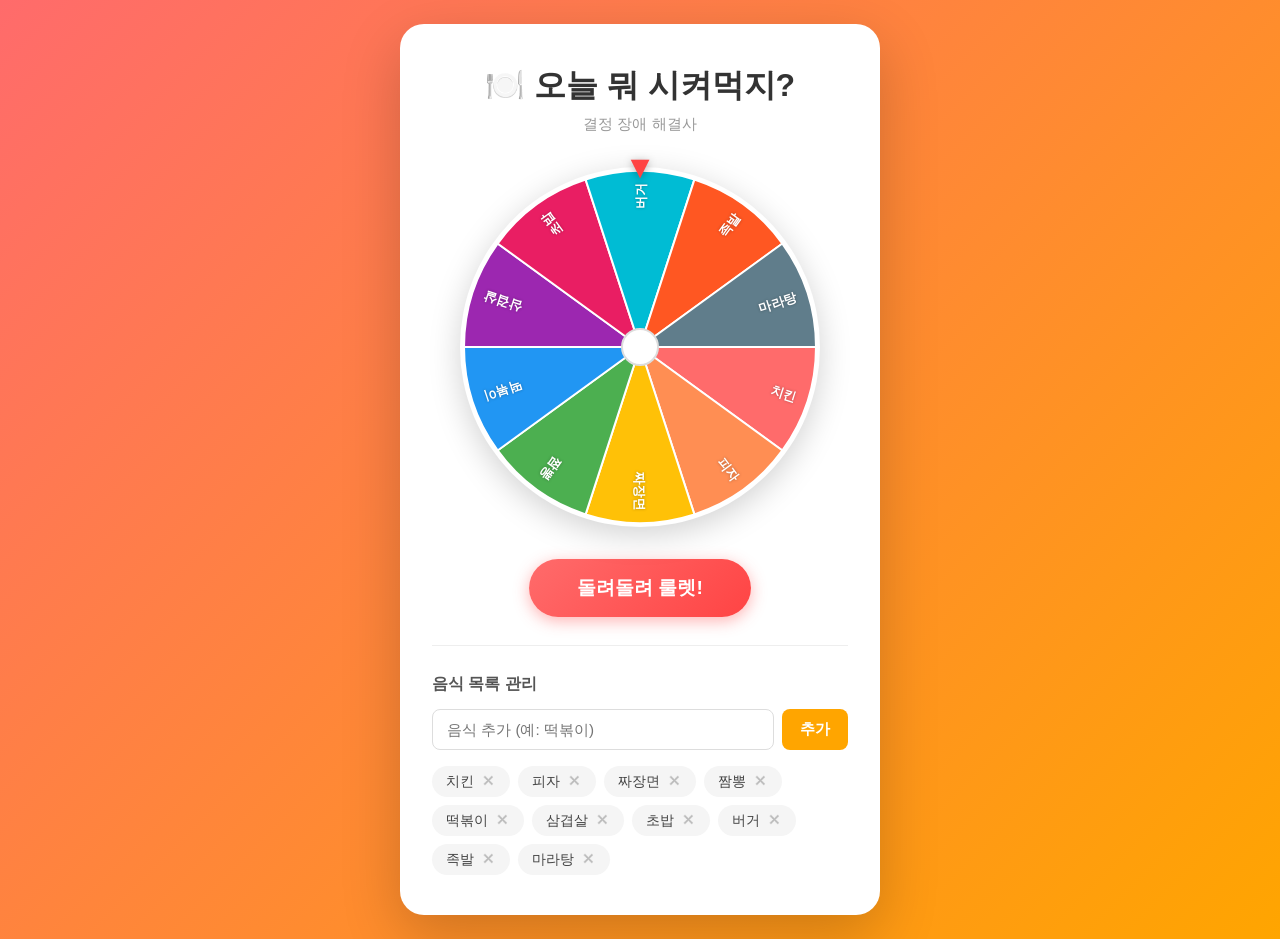
==== index.html @ be437d77 "feat: 배달 음식 랜덤 추천 룰렛 앱 초기 구현" ====
<!DOCTYPE html>
<html lang="ko">
<head>
  <meta charset="UTF-8" />
  <meta name="viewport" content="width=device-width, initial-scale=1.0" />
  <title>오늘 뭐 시켜먹지?</title>
  <link rel="stylesheet" href="style.css" />
</head>
<body>
  <div class="container">
    <h1>🍽️ 오늘 뭐 시켜먹지?</h1>
    <p class="subtitle">결정 장애 해결사</p>

    <div class="wheel-wrapper">
      <div class="arrow">▼</div>
      <canvas id="wheel" width="360" height="360"></canvas>
    </div>

    <button id="spinBtn" class="spin-btn">돌려돌려 룰렛!</button>

    <div id="result" class="result hidden">
      <p class="result-label">오늘의 선택</p>
      <p id="resultText" class="result-text"></p>
    </div>

    <div class="food-manager">
      <h2>음식 목록 관리</h2>
      <div class="add-food">
        <input id="foodInput" type="text" placeholder="음식 추가 (예: 떡볶이)" maxlength="12" />
        <button id="addBtn">추가</button>
      </div>
      <ul id="foodList"></ul>
    </div>
  </div>

  <script src="script.js"></script>
</body>
</html>
---- style.css ----
* {
  box-sizing: border-box;
  margin: 0;
  padding: 0;
}

body {
  font-family: 'Segoe UI', sans-serif;
  background: linear-gradient(135deg, #ff6b6b, #ffa500);
  min-height: 100vh;
  display: flex;
  align-items: center;
  justify-content: center;
  padding: 24px;
}

.container {
  background: #fff;
  border-radius: 24px;
  padding: 40px 32px;
  max-width: 480px;
  width: 100%;
  text-align: center;
  box-shadow: 0 20px 60px rgba(0,0,0,0.2);
}

h1 {
  font-size: 2rem;
  color: #333;
  margin-bottom: 6px;
}

.subtitle {
  color: #999;
  font-size: 0.95rem;
  margin-bottom: 32px;
}

.wheel-wrapper {
  position: relative;
  display: inline-block;
  margin-bottom: 28px;
}

.arrow {
  position: absolute;
  top: -18px;
  left: 50%;
  transform: translateX(-50%);
  font-size: 2rem;
  color: #ff4444;
  z-index: 10;
  filter: drop-shadow(0 2px 4px rgba(0,0,0,0.3));
}

#wheel {
  display: block;
  border-radius: 50%;
  box-shadow: 0 8px 32px rgba(0,0,0,0.18);
}

.spin-btn {
  background: linear-gradient(135deg, #ff6b6b, #ff4444);
  color: #fff;
  border: none;
  border-radius: 50px;
  padding: 16px 48px;
  font-size: 1.2rem;
  font-weight: bold;
  cursor: pointer;
  transition: transform 0.1s, box-shadow 0.1s;
  box-shadow: 0 4px 16px rgba(255,68,68,0.4);
  margin-bottom: 28px;
}

.spin-btn:hover {
  transform: translateY(-2px);
  box-shadow: 0 8px 24px rgba(255,68,68,0.5);
}

.spin-btn:active {
  transform: translateY(0);
}

.spin-btn:disabled {
  opacity: 0.6;
  cursor: not-allowed;
  transform: none;
}

.result {
  background: #fff8f0;
  border: 2px solid #ffa500;
  border-radius: 16px;
  padding: 20px;
  margin-bottom: 32px;
  animation: popIn 0.4s ease;
}

.result.hidden {
  display: none;
}

.result-label {
  font-size: 0.85rem;
  color: #999;
  margin-bottom: 8px;
}

.result-text {
  font-size: 2rem;
  font-weight: bold;
  color: #ff4444;
}

@keyframes popIn {
  from { transform: scale(0.8); opacity: 0; }
  to   { transform: scale(1);   opacity: 1; }
}

.food-manager {
  text-align: left;
  border-top: 1px solid #eee;
  padding-top: 28px;
}

.food-manager h2 {
  font-size: 1rem;
  color: #555;
  margin-bottom: 14px;
}

.add-food {
  display: flex;
  gap: 8px;
  margin-bottom: 16px;
}

.add-food input {
  flex: 1;
  border: 1px solid #ddd;
  border-radius: 8px;
  padding: 10px 14px;
  font-size: 0.95rem;
  outline: none;
  transition: border-color 0.2s;
}

.add-food input:focus {
  border-color: #ffa500;
}

.add-food button {
  background: #ffa500;
  color: #fff;
  border: none;
  border-radius: 8px;
  padding: 10px 18px;
  font-size: 0.95rem;
  cursor: pointer;
  font-weight: bold;
  transition: background 0.2s;
}

.add-food button:hover {
  background: #e69500;
}

#foodList {
  list-style: none;
  display: flex;
  flex-wrap: wrap;
  gap: 8px;
}

#foodList li {
  background: #f5f5f5;
  border-radius: 20px;
  padding: 6px 14px;
  font-size: 0.9rem;
  display: flex;
  align-items: center;
  gap: 8px;
  color: #444;
}

#foodList li button {
  background: none;
  border: none;
  color: #bbb;
  cursor: pointer;
  font-size: 0.85rem;
  padding: 0;
  line-height: 1;
  transition: color 0.2s;
}

#foodList li button:hover {
  color: #ff4444;
}
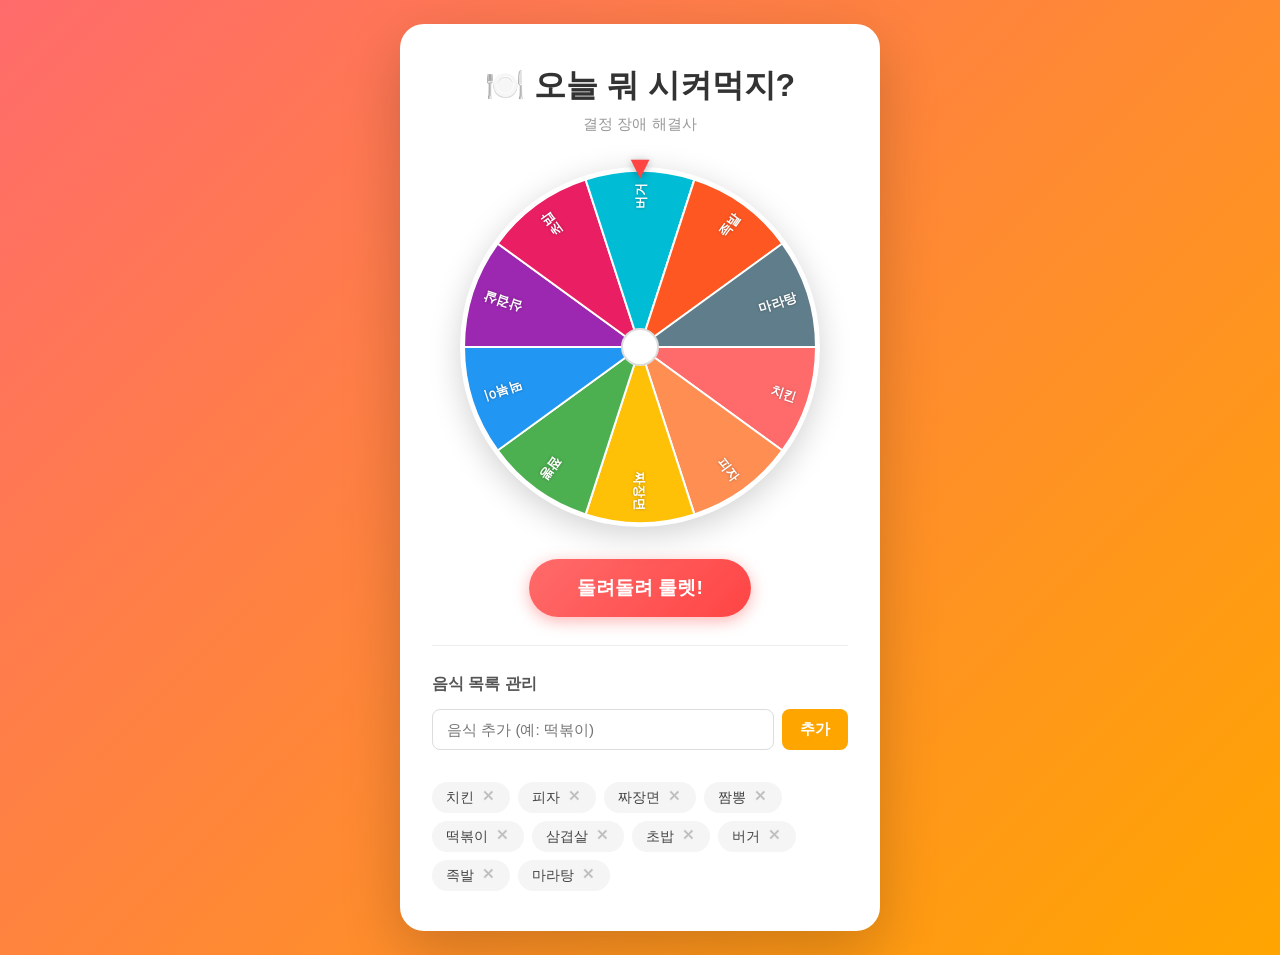
==== commit cb7be512: "fix: 음식 추가 버튼 오류 수정 및 에러 피드백 추가" ====
--- a/index.html
+++ b/index.html
@@ -27,8 +27,9 @@
       <h2>음식 목록 관리</h2>
       <div class="add-food">
         <input id="foodInput" type="text" placeholder="음식 추가 (예: 떡볶이)" maxlength="12" />
-        <button id="addBtn">추가</button>
+        <button id="addBtn" type="button">추가</button>
       </div>
+      <p id="addError" class="add-error"></p>
       <ul id="foodList"></ul>
     </div>
   </div>
--- a/style.css
+++ b/style.css
@@ -166,6 +166,14 @@
   background: #e69500;
 }
 
+.add-error {
+  font-size: 0.82rem;
+  color: #ff4444;
+  margin-top: -8px;
+  margin-bottom: 8px;
+  min-height: 1.2em;
+}
+
 #foodList {
   list-style: none;
   display: flex;
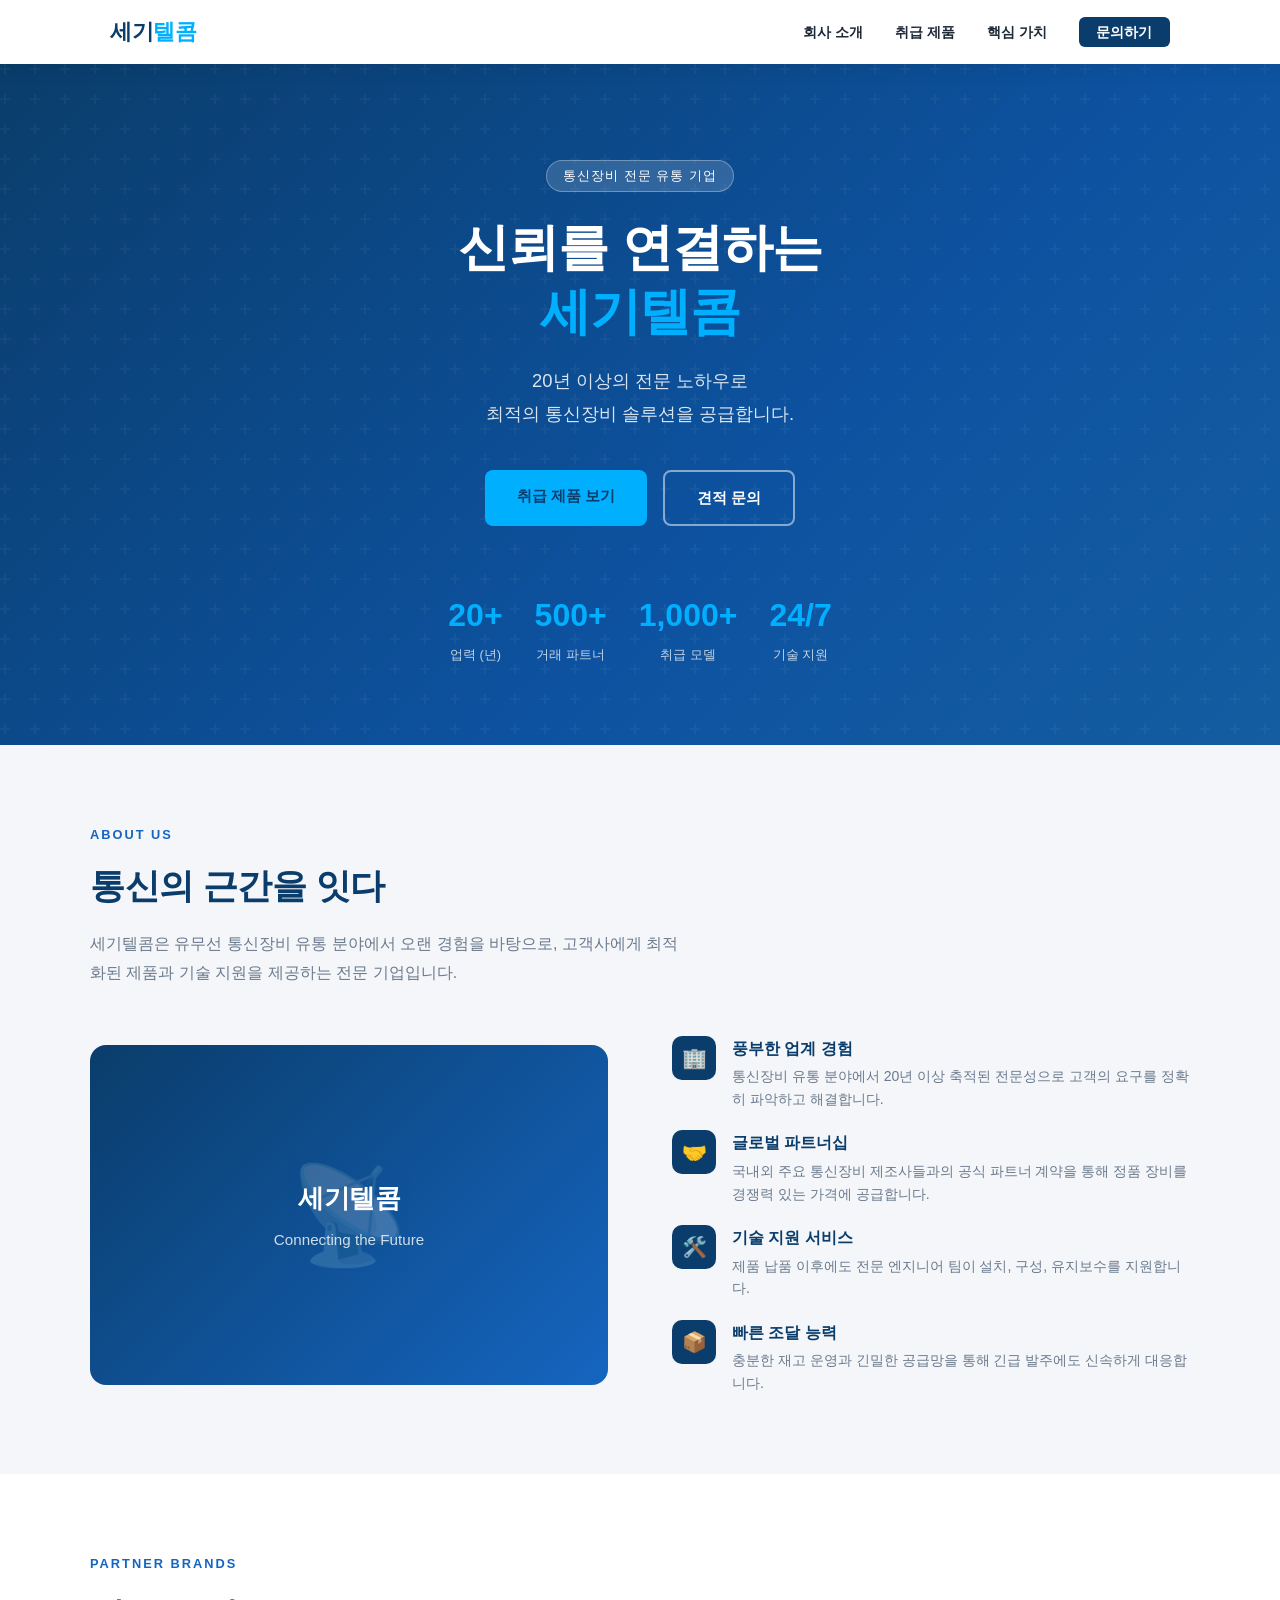
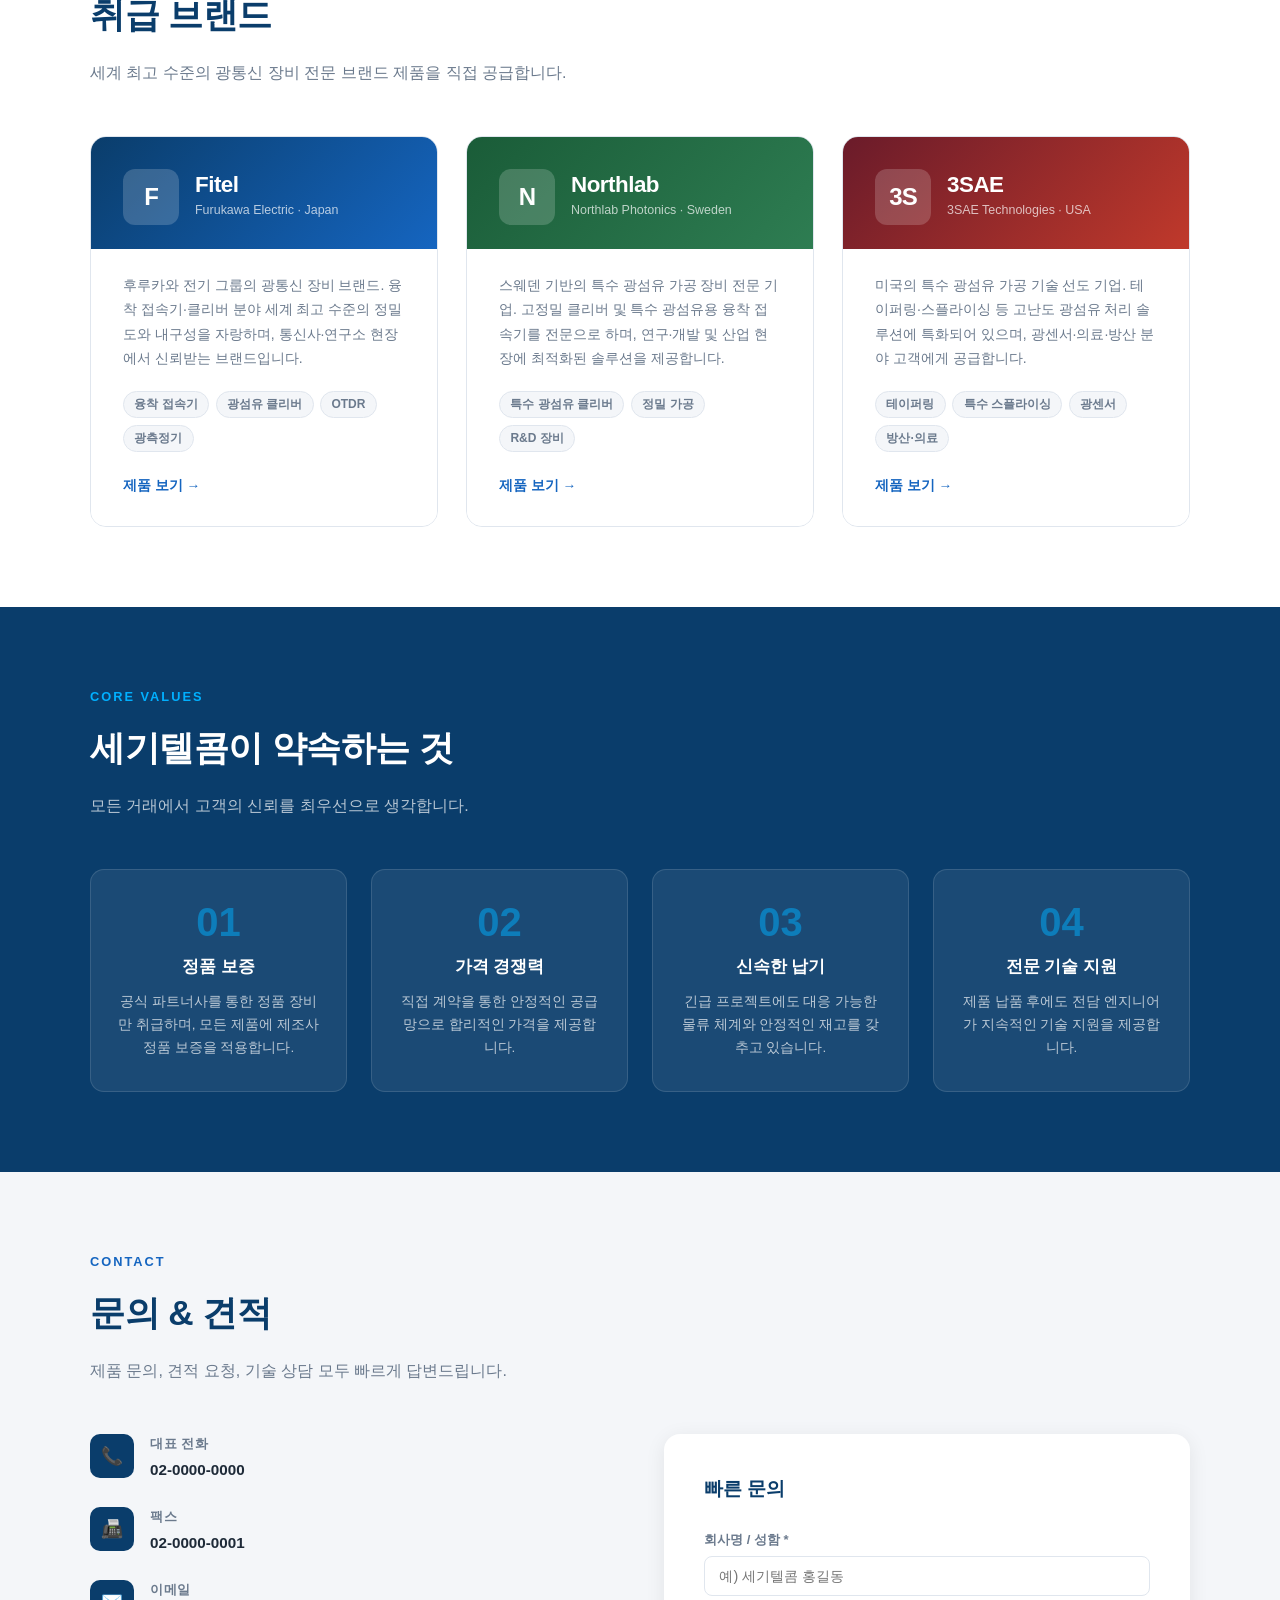
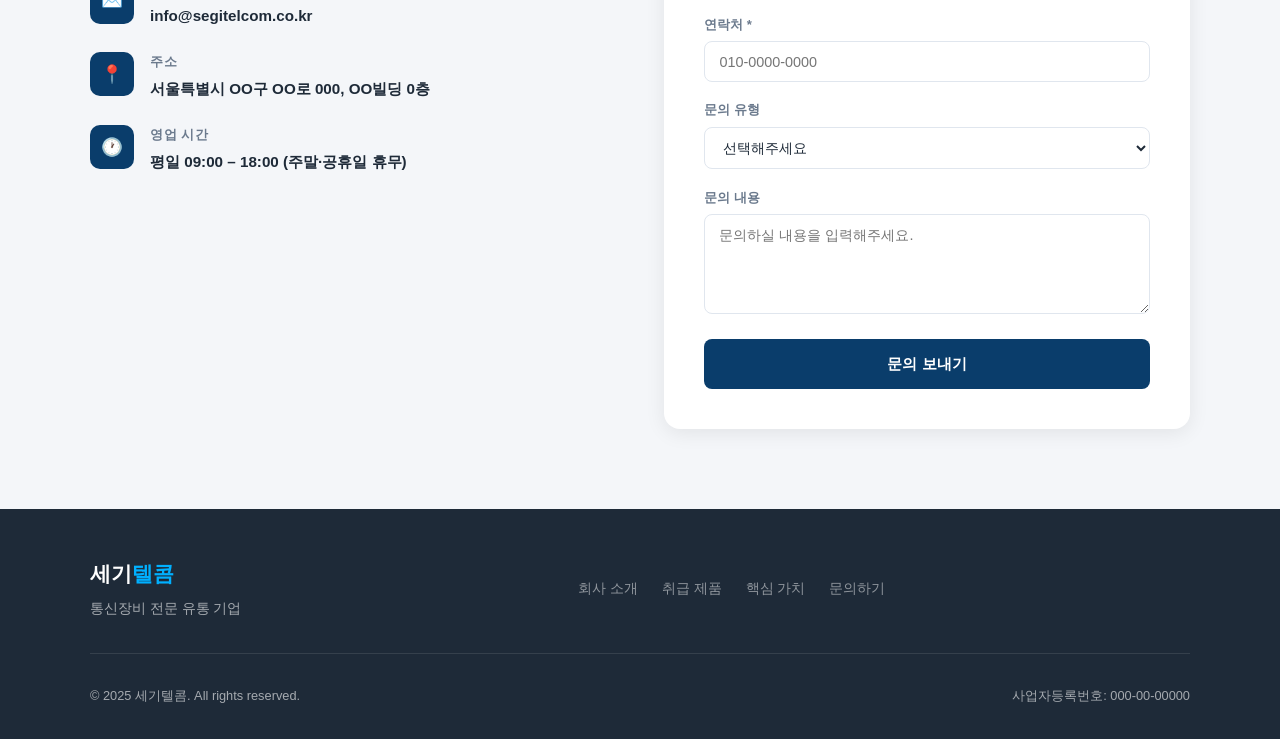
==== commit 613db374: "fix: index.html을 세기텔콤 홈페이지로 교체" ====
--- a/index.html
+++ b/index.html
@@ -3,37 +3,902 @@
 <head>
   <meta charset="UTF-8" />
   <meta name="viewport" content="width=device-width, initial-scale=1.0" />
-  <title>오늘 뭐 시켜먹지?</title>
-  <link rel="stylesheet" href="style.css" />
+  <title>세기텔콤 | 통신장비 전문 유통</title>
+  <style>
+    :root {
+      --primary: #0a3d6b;
+      --primary-light: #1565c0;
+      --accent: #00b0ff;
+      --gray-100: #f4f6f9;
+      --gray-200: #e0e6ee;
+      --gray-500: #6b7a8d;
+      --gray-800: #1e2a38;
+      --white: #ffffff;
+      --shadow: 0 4px 20px rgba(0,0,0,0.08);
+    }
+
+    * { box-sizing: border-box; margin: 0; padding: 0; }
+    html { scroll-behavior: smooth; }
+    body {
+      font-family: 'Apple SD Gothic Neo', 'Noto Sans KR', 'Malgun Gothic', sans-serif;
+      color: var(--gray-800);
+      line-height: 1.6;
+    }
+
+    /* ── 내비게이션 ── */
+    header {
+      position: sticky;
+      top: 0;
+      z-index: 100;
+      background: var(--white);
+      box-shadow: var(--shadow);
+    }
+
+    nav {
+      max-width: 1100px;
+      margin: 0 auto;
+      padding: 0 1.25rem;
+      height: 64px;
+      display: flex;
+      align-items: center;
+      justify-content: space-between;
+    }
+
+    .logo {
+      font-size: 1.35rem;
+      font-weight: 800;
+      color: var(--primary);
+      letter-spacing: -0.5px;
+      text-decoration: none;
+    }
+    .logo span { color: var(--accent); }
+
+    .nav-links {
+      display: flex;
+      gap: 2rem;
+      list-style: none;
+    }
+    .nav-links a {
+      text-decoration: none;
+      font-size: 0.9rem;
+      font-weight: 600;
+      color: var(--gray-800);
+      transition: color 0.2s;
+    }
+    .nav-links a:hover { color: var(--primary-light); }
+
+    .nav-cta {
+      background: var(--primary);
+      color: var(--white) !important;
+      padding: 0.45rem 1.1rem;
+      border-radius: 6px;
+      transition: background 0.2s !important;
+    }
+    .nav-cta:hover { background: var(--primary-light) !important; }
+
+    /* 햄버거 */
+    .hamburger {
+      display: none;
+      flex-direction: column;
+      gap: 5px;
+      cursor: pointer;
+      padding: 4px;
+      background: none;
+      border: none;
+    }
+    .hamburger span {
+      display: block;
+      width: 24px;
+      height: 2px;
+      background: var(--primary);
+      border-radius: 2px;
+      transition: all 0.3s;
+    }
+    .hamburger.open span:nth-child(1) { transform: translateY(7px) rotate(45deg); }
+    .hamburger.open span:nth-child(2) { opacity: 0; }
+    .hamburger.open span:nth-child(3) { transform: translateY(-7px) rotate(-45deg); }
+
+    /* 모바일 드로어 */
+    .mobile-menu {
+      display: none;
+      flex-direction: column;
+      background: var(--white);
+      border-top: 1px solid var(--gray-200);
+      padding: 1rem 1.25rem 1.5rem;
+      gap: 0.75rem;
+    }
+    .mobile-menu.open { display: flex; }
+    .mobile-menu a {
+      text-decoration: none;
+      font-size: 0.95rem;
+      font-weight: 600;
+      color: var(--gray-800);
+      padding: 0.5rem 0;
+      border-bottom: 1px solid var(--gray-100);
+    }
+    .mobile-menu a:last-child { border-bottom: none; }
+
+    /* ── 히어로 ── */
+    #hero {
+      background: linear-gradient(135deg, var(--primary) 0%, #0d52a0 60%, #145da0 100%);
+      color: var(--white);
+      padding: 6rem 1.25rem 5rem;
+      text-align: center;
+      position: relative;
+      overflow: hidden;
+    }
+    #hero::before {
+      content: '';
+      position: absolute;
+      inset: 0;
+      background: url("data:image/svg+xml,%3Csvg width='60' height='60' viewBox='0 0 60 60' xmlns='http://www.w3.org/2000/svg'%3E%3Cg fill='none' fill-rule='evenodd'%3E%3Cg fill='%23ffffff' fill-opacity='0.04'%3E%3Cpath d='M36 34v-4h-2v4h-4v2h4v4h2v-4h4v-2h-4zm0-30V0h-2v4h-4v2h4v4h2V6h4V4h-4zM6 34v-4H4v4H0v2h4v4h2v-4h4v-2H6zM6 4V0H4v4H0v2h4v4h2V6h4V4H6z'/%3E%3C/g%3E%3C/g%3E%3C/svg%3E");
+    }
+
+    .hero-inner { position: relative; max-width: 760px; margin: 0 auto; }
+
+    .hero-badge {
+      display: inline-block;
+      background: rgba(255,255,255,0.15);
+      border: 1px solid rgba(255,255,255,0.3);
+      border-radius: 50px;
+      padding: 0.3rem 1rem;
+      font-size: 0.8rem;
+      letter-spacing: 1px;
+      margin-bottom: 1.5rem;
+    }
+
+    #hero h1 {
+      font-size: clamp(2rem, 5vw, 3.2rem);
+      font-weight: 800;
+      line-height: 1.25;
+      margin-bottom: 1.25rem;
+      letter-spacing: -1px;
+    }
+    #hero h1 em { font-style: normal; color: var(--accent); }
+
+    #hero p {
+      font-size: clamp(0.95rem, 2.5vw, 1.15rem);
+      opacity: 0.85;
+      margin-bottom: 2.5rem;
+      line-height: 1.8;
+    }
+
+    .hero-btns { display: flex; gap: 1rem; justify-content: center; flex-wrap: wrap; }
+
+    .btn-primary {
+      background: var(--accent);
+      color: var(--primary);
+      font-weight: 700;
+      padding: 0.85rem 2rem;
+      border-radius: 8px;
+      text-decoration: none;
+      font-size: 0.95rem;
+      transition: opacity 0.2s, transform 0.2s;
+    }
+    .btn-primary:hover { opacity: 0.9; transform: translateY(-2px); }
+
+    .btn-outline {
+      background: transparent;
+      color: var(--white);
+      font-weight: 700;
+      padding: 0.85rem 2rem;
+      border-radius: 8px;
+      border: 2px solid rgba(255,255,255,0.5);
+      text-decoration: none;
+      font-size: 0.95rem;
+      transition: background 0.2s, transform 0.2s;
+    }
+    .btn-outline:hover { background: rgba(255,255,255,0.1); transform: translateY(-2px); }
+
+    /* 통계 */
+    .stats {
+      display: flex;
+      justify-content: center;
+      gap: 2rem;
+      margin-top: 4rem;
+      flex-wrap: wrap;
+    }
+    .stat-item { text-align: center; }
+    .stat-num {
+      font-size: 2rem;
+      font-weight: 800;
+      color: var(--accent);
+      display: block;
+    }
+    .stat-label { font-size: 0.8rem; opacity: 0.75; margin-top: 0.25rem; }
+
+    /* ── 공통 섹션 ── */
+    section { padding: 5rem 1.25rem; }
+    .container { max-width: 1100px; margin: 0 auto; }
+
+    .section-tag {
+      font-size: 0.8rem;
+      font-weight: 700;
+      letter-spacing: 2px;
+      text-transform: uppercase;
+      color: var(--primary-light);
+      margin-bottom: 0.75rem;
+    }
+    .section-title {
+      font-size: clamp(1.6rem, 3vw, 2.2rem);
+      font-weight: 800;
+      color: var(--primary);
+      margin-bottom: 1rem;
+      letter-spacing: -0.5px;
+    }
+    .section-desc {
+      font-size: 1rem;
+      color: var(--gray-500);
+      max-width: 600px;
+      line-height: 1.8;
+    }
+
+    /* ── 회사 소개 ── */
+    #about { background: var(--gray-100); }
+
+    .about-grid {
+      display: grid;
+      grid-template-columns: 1fr 1fr;
+      gap: 4rem;
+      align-items: center;
+      margin-top: 3rem;
+    }
+
+    .about-visual {
+      background: linear-gradient(135deg, var(--primary) 0%, var(--primary-light) 100%);
+      border-radius: 16px;
+      height: 340px;
+      display: flex;
+      align-items: center;
+      justify-content: center;
+      position: relative;
+      overflow: hidden;
+    }
+    .about-icon {
+      font-size: 6rem;
+      opacity: 0.2;
+      position: absolute;
+    }
+    .about-tagline {
+      position: relative;
+      text-align: center;
+      color: var(--white);
+      padding: 2rem;
+    }
+    .about-tagline strong {
+      display: block;
+      font-size: 1.6rem;
+      font-weight: 800;
+      letter-spacing: -0.5px;
+      margin-bottom: 0.5rem;
+    }
+    .about-tagline span { font-size: 0.95rem; opacity: 0.8; }
+
+    .about-points { display: flex; flex-direction: column; gap: 1.25rem; }
+    .about-point { display: flex; gap: 1rem; align-items: flex-start; }
+    .point-icon {
+      width: 44px;
+      height: 44px;
+      min-width: 44px;
+      background: var(--primary);
+      border-radius: 10px;
+      display: flex;
+      align-items: center;
+      justify-content: center;
+      font-size: 1.25rem;
+    }
+    .point-text h4 {
+      font-size: 1rem;
+      font-weight: 700;
+      color: var(--primary);
+      margin-bottom: 0.25rem;
+    }
+    .point-text p { font-size: 0.88rem; color: var(--gray-500); }
+
+    /* ── 취급 브랜드 ── */
+    #brands { background: var(--white); }
+    .brands-grid {
+      display: grid;
+      grid-template-columns: repeat(auto-fit, minmax(300px, 1fr));
+      gap: 1.75rem;
+      margin-top: 3rem;
+    }
+    .brand-card {
+      border-radius: 16px;
+      border: 1.5px solid var(--gray-200);
+      overflow: hidden;
+      transition: transform 0.25s, box-shadow 0.25s;
+      text-decoration: none;
+      display: block;
+      color: inherit;
+    }
+    .brand-card:hover { transform: translateY(-5px); box-shadow: 0 12px 36px rgba(10,61,107,0.13); }
+    .brand-card-header {
+      padding: 2rem 2rem 1.5rem;
+      display: flex; align-items: center; gap: 1rem;
+    }
+    .brand-card-header.fitel   { background: linear-gradient(135deg, #0a3d6b, #1565c0); }
+    .brand-card-header.northlab { background: linear-gradient(135deg, #1a5c38, #2e7d52); }
+    .brand-card-header.sae      { background: linear-gradient(135deg, #6a1b2a, #c0392b); }
+    .brand-logo-box {
+      width: 56px; height: 56px; min-width: 56px;
+      background: rgba(255,255,255,0.18); border-radius: 12px;
+      display: flex; align-items: center; justify-content: center;
+      font-size: 1.5rem; font-weight: 900; color: #fff;
+      letter-spacing: -1px;
+    }
+    .brand-name-wrap { color: #fff; }
+    .brand-name { font-size: 1.4rem; font-weight: 900; letter-spacing: -0.5px; line-height: 1.1; }
+    .brand-origin { font-size: 0.78rem; opacity: 0.7; margin-top: 0.2rem; }
+    .brand-card-body { padding: 1.5rem 2rem 1.75rem; background: var(--white); }
+    .brand-card-body p { font-size: 0.875rem; color: var(--gray-500); line-height: 1.75; margin-bottom: 1.25rem; }
+    .brand-keywords { display: flex; gap: 0.4rem; flex-wrap: wrap; margin-bottom: 1.25rem; }
+    .brand-keyword {
+      background: var(--gray-100); border: 1px solid var(--gray-200);
+      border-radius: 50px; padding: 0.2rem 0.65rem;
+      font-size: 0.75rem; color: var(--gray-500); font-weight: 600;
+    }
+    .brand-link {
+      font-size: 0.85rem; font-weight: 700;
+      color: var(--primary-light);
+    }
+
+    /* ── 핵심 가치 ── */
+    #values { background: var(--primary); color: var(--white); }
+    #values .section-tag { color: var(--accent); }
+    #values .section-title { color: var(--white); }
+    #values .section-desc { color: rgba(255,255,255,0.7); max-width: 100%; }
+
+    .values-grid {
+      display: grid;
+      grid-template-columns: repeat(auto-fit, minmax(220px, 1fr));
+      gap: 1.5rem;
+      margin-top: 3rem;
+    }
+    .value-card {
+      background: rgba(255,255,255,0.07);
+      border: 1px solid rgba(255,255,255,0.12);
+      border-radius: 14px;
+      padding: 2rem 1.5rem;
+      text-align: center;
+      transition: background 0.25s;
+    }
+    .value-card:hover { background: rgba(255,255,255,0.13); }
+    .value-num {
+      font-size: 2.5rem;
+      font-weight: 900;
+      color: var(--accent);
+      opacity: 0.5;
+      display: block;
+      line-height: 1;
+      margin-bottom: 0.75rem;
+    }
+    .value-card h3 { font-size: 1.05rem; font-weight: 700; margin-bottom: 0.6rem; }
+    .value-card p { font-size: 0.85rem; opacity: 0.7; line-height: 1.7; }
+
+    /* ── 연락처 ── */
+    #contact { background: var(--gray-100); }
+
+    .contact-grid {
+      display: grid;
+      grid-template-columns: 1fr 1fr;
+      gap: 3rem;
+      margin-top: 3rem;
+    }
+
+    .contact-info { display: flex; flex-direction: column; gap: 1.5rem; }
+    .contact-item { display: flex; gap: 1rem; align-items: flex-start; }
+    .contact-icon {
+      width: 44px;
+      height: 44px;
+      min-width: 44px;
+      background: var(--primary);
+      border-radius: 10px;
+      display: flex;
+      align-items: center;
+      justify-content: center;
+      font-size: 1.1rem;
+    }
+    .contact-item h4 {
+      font-size: 0.8rem;
+      font-weight: 700;
+      color: var(--gray-500);
+      text-transform: uppercase;
+      letter-spacing: 0.5px;
+      margin-bottom: 0.25rem;
+    }
+    .contact-item p { font-size: 0.95rem; font-weight: 600; color: var(--gray-800); }
+
+    .contact-form {
+      background: var(--white);
+      border-radius: 16px;
+      padding: 2.5rem;
+      box-shadow: var(--shadow);
+    }
+    .contact-form h3 { font-size: 1.2rem; font-weight: 700; color: var(--primary); margin-bottom: 1.5rem; }
+
+    .form-row { margin-bottom: 1.1rem; }
+    .form-row label {
+      display: block;
+      font-size: 0.82rem;
+      font-weight: 600;
+      color: var(--gray-500);
+      margin-bottom: 0.4rem;
+    }
+    .form-row input,
+    .form-row textarea,
+    .form-row select {
+      width: 100%;
+      padding: 0.7rem 0.9rem;
+      border: 1.5px solid var(--gray-200);
+      border-radius: 8px;
+      font-size: 0.9rem;
+      font-family: inherit;
+      color: var(--gray-800);
+      transition: border-color 0.2s;
+      background: var(--white);
+    }
+    .form-row input:focus,
+    .form-row textarea:focus,
+    .form-row select:focus { outline: none; border-color: var(--primary-light); }
+    .form-row textarea { height: 100px; resize: vertical; }
+
+    .btn-submit {
+      width: 100%;
+      background: var(--primary);
+      color: var(--white);
+      border: none;
+      padding: 0.9rem;
+      border-radius: 8px;
+      font-size: 0.95rem;
+      font-weight: 700;
+      cursor: pointer;
+      font-family: inherit;
+      transition: background 0.2s;
+    }
+    .btn-submit:hover { background: var(--primary-light); }
+
+    /* ── 푸터 ── */
+    footer {
+      background: var(--gray-800);
+      color: rgba(255,255,255,0.6);
+      padding: 3rem 1.25rem 2rem;
+    }
+    .footer-inner { max-width: 1100px; margin: 0 auto; }
+    .footer-top {
+      display: flex;
+      justify-content: space-between;
+      align-items: flex-start;
+      gap: 2rem;
+      flex-wrap: wrap;
+      margin-bottom: 2rem;
+      padding-bottom: 2rem;
+      border-bottom: 1px solid rgba(255,255,255,0.1);
+    }
+    .footer-logo { font-size: 1.3rem; font-weight: 800; color: var(--white); margin-bottom: 0.5rem; }
+    .footer-logo span { color: var(--accent); }
+    .footer-tagline { font-size: 0.85rem; }
+    .footer-links { display: flex; gap: 1.5rem; flex-wrap: wrap; }
+    .footer-links a {
+      text-decoration: none;
+      color: rgba(255,255,255,0.5);
+      font-size: 0.85rem;
+      transition: color 0.2s;
+    }
+    .footer-links a:hover { color: var(--white); }
+    .footer-bottom {
+      display: flex;
+      justify-content: space-between;
+      align-items: center;
+      flex-wrap: wrap;
+      gap: 1rem;
+      font-size: 0.8rem;
+    }
+
+    /* 토스트 */
+    .toast {
+      position: fixed;
+      bottom: 1.5rem;
+      right: 1.5rem;
+      background: var(--primary);
+      color: var(--white);
+      padding: 0.9rem 1.5rem;
+      border-radius: 10px;
+      font-size: 0.9rem;
+      font-weight: 600;
+      box-shadow: 0 8px 24px rgba(0,0,0,0.2);
+      transform: translateY(100px);
+      opacity: 0;
+      transition: all 0.35s cubic-bezier(0.34, 1.56, 0.64, 1);
+      z-index: 200;
+    }
+    .toast.show { transform: translateY(0); opacity: 1; }
+
+    /* ── 반응형 ── */
+    @media (max-width: 768px) {
+      .nav-links { display: none; }
+      .hamburger { display: flex; }
+      .about-grid { grid-template-columns: 1fr; gap: 2rem; }
+      .about-visual { height: 220px; }
+      .contact-grid { grid-template-columns: 1fr; }
+      .footer-top { flex-direction: column; }
+      .footer-bottom { flex-direction: column; text-align: center; }
+      section { padding: 3.5rem 1.25rem; }
+      .stats { gap: 1.5rem; }
+    }
+
+    @media (max-width: 480px) {
+      .hero-btns { flex-direction: column; align-items: center; }
+      .btn-primary, .btn-outline { width: 100%; max-width: 280px; text-align: center; }
+    }
+  </style>
 </head>
 <body>
-  <div class="container">
-    <h1>🍽️ 오늘 뭐 시켜먹지?</h1>
-    <p class="subtitle">결정 장애 해결사</p>
-
-    <div class="wheel-wrapper">
-      <div class="arrow">▼</div>
-      <canvas id="wheel" width="360" height="360"></canvas>
+
+  <!-- 내비게이션 -->
+  <header>
+    <nav>
+      <a class="logo" href="#hero">세기<span>텔콤</span></a>
+      <ul class="nav-links">
+        <li><a href="#about">회사 소개</a></li>
+        <li><a href="products.html">취급 제품</a></li>
+        <li><a href="#values">핵심 가치</a></li>
+        <li><a href="#contact" class="nav-cta">문의하기</a></li>
+      </ul>
+      <button class="hamburger" id="hamburger" aria-label="메뉴">
+        <span></span><span></span><span></span>
+      </button>
+    </nav>
+    <div class="mobile-menu" id="mobileMenu">
+      <a href="#about" class="mobile-link">회사 소개</a>
+      <a href="#products" class="mobile-link">취급 제품</a>
+      <a href="#values" class="mobile-link">핵심 가치</a>
+      <a href="#contact" class="mobile-link">문의하기</a>
     </div>
-
-    <button id="spinBtn" class="spin-btn">돌려돌려 룰렛!</button>
-
-    <div id="result" class="result hidden">
-      <p class="result-label">오늘의 선택</p>
-      <p id="resultText" class="result-text"></p>
+  </header>
+
+  <!-- 히어로 -->
+  <section id="hero">
+    <div class="hero-inner">
+      <div class="hero-badge">통신장비 전문 유통 기업</div>
+      <h1>신뢰를 연결하는<br /><em>세기텔콤</em></h1>
+      <p>
+        20년 이상의 전문 노하우로<br />
+        최적의 통신장비 솔루션을 공급합니다.
+      </p>
+      <div class="hero-btns">
+        <a href="products.html" class="btn-primary">취급 제품 보기</a>
+        <a href="#contact" class="btn-outline">견적 문의</a>
+      </div>
+      <div class="stats">
+        <div class="stat-item">
+          <span class="stat-num">20+</span>
+          <div class="stat-label">업력 (년)</div>
+        </div>
+        <div class="stat-item">
+          <span class="stat-num">500+</span>
+          <div class="stat-label">거래 파트너</div>
+        </div>
+        <div class="stat-item">
+          <span class="stat-num">1,000+</span>
+          <div class="stat-label">취급 모델</div>
+        </div>
+        <div class="stat-item">
+          <span class="stat-num">24/7</span>
+          <div class="stat-label">기술 지원</div>
+        </div>
+      </div>
     </div>
-
-    <div class="food-manager">
-      <h2>음식 목록 관리</h2>
-      <div class="add-food">
-        <input id="foodInput" type="text" placeholder="음식 추가 (예: 떡볶이)" maxlength="12" />
-        <button id="addBtn" type="button">추가</button>
+  </section>
+
+  <!-- 회사 소개 -->
+  <section id="about">
+    <div class="container">
+      <div class="section-tag">About Us</div>
+      <h2 class="section-title">통신의 근간을 잇다</h2>
+      <p class="section-desc">
+        세기텔콤은 유무선 통신장비 유통 분야에서 오랜 경험을 바탕으로,
+        고객사에게 최적화된 제품과 기술 지원을 제공하는 전문 기업입니다.
+      </p>
+      <div class="about-grid">
+        <div class="about-visual">
+          <span class="about-icon">📡</span>
+          <div class="about-tagline">
+            <strong>세기텔콤</strong>
+            <span>Connecting the Future</span>
+          </div>
+        </div>
+        <div class="about-points">
+          <div class="about-point">
+            <div class="point-icon">🏢</div>
+            <div class="point-text">
+              <h4>풍부한 업계 경험</h4>
+              <p>통신장비 유통 분야에서 20년 이상 축적된 전문성으로 고객의 요구를 정확히 파악하고 해결합니다.</p>
+            </div>
+          </div>
+          <div class="about-point">
+            <div class="point-icon">🤝</div>
+            <div class="point-text">
+              <h4>글로벌 파트너십</h4>
+              <p>국내외 주요 통신장비 제조사들과의 공식 파트너 계약을 통해 정품 장비를 경쟁력 있는 가격에 공급합니다.</p>
+            </div>
+          </div>
+          <div class="about-point">
+            <div class="point-icon">🛠️</div>
+            <div class="point-text">
+              <h4>기술 지원 서비스</h4>
+              <p>제품 납품 이후에도 전문 엔지니어 팀이 설치, 구성, 유지보수를 지원합니다.</p>
+            </div>
+          </div>
+          <div class="about-point">
+            <div class="point-icon">📦</div>
+            <div class="point-text">
+              <h4>빠른 조달 능력</h4>
+              <p>충분한 재고 운영과 긴밀한 공급망을 통해 긴급 발주에도 신속하게 대응합니다.</p>
+            </div>
+          </div>
+        </div>
       </div>
-      <p id="addError" class="add-error"></p>
-      <ul id="foodList"></ul>
     </div>
-  </div>
-
-  <script src="script.js"></script>
+  </section>
+
+  <!-- 취급 브랜드 -->
+  <section id="brands">
+    <div class="container">
+      <div class="section-tag">Partner Brands</div>
+      <h2 class="section-title">취급 브랜드</h2>
+      <p class="section-desc">
+        세계 최고 수준의 광통신 장비 전문 브랜드 제품을 직접 공급합니다.
+      </p>
+      <div class="brands-grid">
+
+        <a href="products.html?brand=Fitel" class="brand-card">
+          <div class="brand-card-header fitel">
+            <div class="brand-logo-box">F</div>
+            <div class="brand-name-wrap">
+              <div class="brand-name">Fitel</div>
+              <div class="brand-origin">Furukawa Electric · Japan</div>
+            </div>
+          </div>
+          <div class="brand-card-body">
+            <p>후루카와 전기 그룹의 광통신 장비 브랜드. 융착 접속기·클리버 분야 세계 최고 수준의 정밀도와 내구성을 자랑하며, 통신사·연구소 현장에서 신뢰받는 브랜드입니다.</p>
+            <div class="brand-keywords">
+              <span class="brand-keyword">융착 접속기</span>
+              <span class="brand-keyword">광섬유 클리버</span>
+              <span class="brand-keyword">OTDR</span>
+              <span class="brand-keyword">광측정기</span>
+            </div>
+            <span class="brand-link">제품 보기 →</span>
+          </div>
+        </a>
+
+        <a href="products.html?brand=Northlab" class="brand-card">
+          <div class="brand-card-header northlab">
+            <div class="brand-logo-box">N</div>
+            <div class="brand-name-wrap">
+              <div class="brand-name">Northlab</div>
+              <div class="brand-origin">Northlab Photonics · Sweden</div>
+            </div>
+          </div>
+          <div class="brand-card-body">
+            <p>스웨덴 기반의 특수 광섬유 가공 장비 전문 기업. 고정밀 클리버 및 특수 광섬유용 융착 접속기를 전문으로 하며, 연구·개발 및 산업 현장에 최적화된 솔루션을 제공합니다.</p>
+            <div class="brand-keywords">
+              <span class="brand-keyword">특수 광섬유 클리버</span>
+              <span class="brand-keyword">정밀 가공</span>
+              <span class="brand-keyword">R&amp;D 장비</span>
+            </div>
+            <span class="brand-link">제품 보기 →</span>
+          </div>
+        </a>
+
+        <a href="products.html?brand=3SAE" class="brand-card">
+          <div class="brand-card-header sae">
+            <div class="brand-logo-box">3S</div>
+            <div class="brand-name-wrap">
+              <div class="brand-name">3SAE</div>
+              <div class="brand-origin">3SAE Technologies · USA</div>
+            </div>
+          </div>
+          <div class="brand-card-body">
+            <p>미국의 특수 광섬유 가공 기술 선도 기업. 테이퍼링·스플라이싱 등 고난도 광섬유 처리 솔루션에 특화되어 있으며, 광센서·의료·방산 분야 고객에게 공급합니다.</p>
+            <div class="brand-keywords">
+              <span class="brand-keyword">테이퍼링</span>
+              <span class="brand-keyword">특수 스플라이싱</span>
+              <span class="brand-keyword">광센서</span>
+              <span class="brand-keyword">방산·의료</span>
+            </div>
+            <span class="brand-link">제품 보기 →</span>
+          </div>
+        </a>
+
+      </div>
+    </div>
+  </section>
+
+  <!-- 핵심 가치 -->
+  <section id="values">
+    <div class="container">
+      <div class="section-tag">Core Values</div>
+      <h2 class="section-title">세기텔콤이 약속하는 것</h2>
+      <p class="section-desc">모든 거래에서 고객의 신뢰를 최우선으로 생각합니다.</p>
+      <div class="values-grid">
+        <div class="value-card">
+          <span class="value-num">01</span>
+          <h3>정품 보증</h3>
+          <p>공식 파트너사를 통한 정품 장비만 취급하며, 모든 제품에 제조사 정품 보증을 적용합니다.</p>
+        </div>
+        <div class="value-card">
+          <span class="value-num">02</span>
+          <h3>가격 경쟁력</h3>
+          <p>직접 계약을 통한 안정적인 공급망으로 합리적인 가격을 제공합니다.</p>
+        </div>
+        <div class="value-card">
+          <span class="value-num">03</span>
+          <h3>신속한 납기</h3>
+          <p>긴급 프로젝트에도 대응 가능한 물류 체계와 안정적인 재고를 갖추고 있습니다.</p>
+        </div>
+        <div class="value-card">
+          <span class="value-num">04</span>
+          <h3>전문 기술 지원</h3>
+          <p>제품 납품 후에도 전담 엔지니어가 지속적인 기술 지원을 제공합니다.</p>
+        </div>
+      </div>
+    </div>
+  </section>
+
+  <!-- 연락처 -->
+  <section id="contact">
+    <div class="container">
+      <div class="section-tag">Contact</div>
+      <h2 class="section-title">문의 & 견적</h2>
+      <p class="section-desc">
+        제품 문의, 견적 요청, 기술 상담 모두 빠르게 답변드립니다.
+      </p>
+      <div class="contact-grid">
+        <div class="contact-info">
+          <div class="contact-item">
+            <div class="contact-icon">📞</div>
+            <div>
+              <h4>대표 전화</h4>
+              <p>02-0000-0000</p>
+            </div>
+          </div>
+          <div class="contact-item">
+            <div class="contact-icon">📠</div>
+            <div>
+              <h4>팩스</h4>
+              <p>02-0000-0001</p>
+            </div>
+          </div>
+          <div class="contact-item">
+            <div class="contact-icon">✉️</div>
+            <div>
+              <h4>이메일</h4>
+              <p>info@segitelcom.co.kr</p>
+            </div>
+          </div>
+          <div class="contact-item">
+            <div class="contact-icon">📍</div>
+            <div>
+              <h4>주소</h4>
+              <p>서울특별시 OO구 OO로 000, OO빌딩 0층</p>
+            </div>
+          </div>
+          <div class="contact-item">
+            <div class="contact-icon">🕐</div>
+            <div>
+              <h4>영업 시간</h4>
+              <p>평일 09:00 – 18:00 (주말·공휴일 휴무)</p>
+            </div>
+          </div>
+        </div>
+        <div class="contact-form">
+          <h3>빠른 문의</h3>
+          <form id="contactForm">
+            <div class="form-row">
+              <label>회사명 / 성함 *</label>
+              <input type="text" placeholder="예) 세기텔콤 홍길동" required />
+            </div>
+            <div class="form-row">
+              <label>연락처 *</label>
+              <input type="tel" placeholder="010-0000-0000" required />
+            </div>
+            <div class="form-row">
+              <label>문의 유형</label>
+              <select>
+                <option value="">선택해주세요</option>
+                <option>제품 구매 문의</option>
+                <option>견적 요청</option>
+                <option>기술 지원</option>
+                <option>기타</option>
+              </select>
+            </div>
+            <div class="form-row">
+              <label>문의 내용</label>
+              <textarea placeholder="문의하실 내용을 입력해주세요."></textarea>
+            </div>
+            <button type="submit" class="btn-submit">문의 보내기</button>
+          </form>
+        </div>
+      </div>
+    </div>
+  </section>
+
+  <!-- 푸터 -->
+  <footer>
+    <div class="footer-inner">
+      <div class="footer-top">
+        <div>
+          <div class="footer-logo">세기<span>텔콤</span></div>
+          <div class="footer-tagline">통신장비 전문 유통 기업</div>
+        </div>
+        <nav class="footer-links">
+          <a href="#about">회사 소개</a>
+          <a href="#products">취급 제품</a>
+          <a href="#values">핵심 가치</a>
+          <a href="#contact">문의하기</a>
+        </nav>
+      </div>
+      <div class="footer-bottom">
+        <span>© 2025 세기텔콤. All rights reserved.</span>
+        <span>사업자등록번호: 000-00-00000</span>
+      </div>
+    </div>
+  </footer>
+
+  <!-- 토스트 알림 -->
+  <div class="toast" id="toast">문의가 접수되었습니다. 빠른 시일 내 연락드리겠습니다.</div>
+
+  <script>
+    // 햄버거 메뉴
+    const hamburger = document.getElementById('hamburger');
+    const mobileMenu = document.getElementById('mobileMenu');
+
+    hamburger.addEventListener('click', () => {
+      hamburger.classList.toggle('open');
+      mobileMenu.classList.toggle('open');
+    });
+
+    document.querySelectorAll('.mobile-link').forEach(link => {
+      link.addEventListener('click', () => {
+        hamburger.classList.remove('open');
+        mobileMenu.classList.remove('open');
+      });
+    });
+
+    // 문의 폼 제출
+    document.getElementById('contactForm').addEventListener('submit', (e) => {
+      e.preventDefault();
+      const toast = document.getElementById('toast');
+      toast.classList.add('show');
+      e.target.reset();
+      setTimeout(() => toast.classList.remove('show'), 4000);
+    });
+
+    // 스크롤 시 헤더 그림자
+    const header = document.querySelector('header');
+    window.addEventListener('scroll', () => {
+      header.style.boxShadow = window.scrollY > 10
+        ? '0 2px 16px rgba(0,0,0,0.13)'
+        : '0 4px 20px rgba(0,0,0,0.08)';
+    });
+
+    // 카드 fade-in
+    const observer = new IntersectionObserver((entries) => {
+      entries.forEach(entry => {
+        if (entry.isIntersecting) {
+          entry.target.style.opacity = '1';
+          entry.target.style.transform = 'translateY(0)';
+        }
+      });
+    }, { threshold: 0.1 });
+
+    document.querySelectorAll('.product-card, .value-card, .about-point').forEach(el => {
+      el.style.opacity = '0';
+      el.style.transform = 'translateY(20px)';
+      el.style.transition = 'opacity 0.5s ease, transform 0.5s ease';
+      observer.observe(el);
+    });
+  </script>
 </body>
 </html>
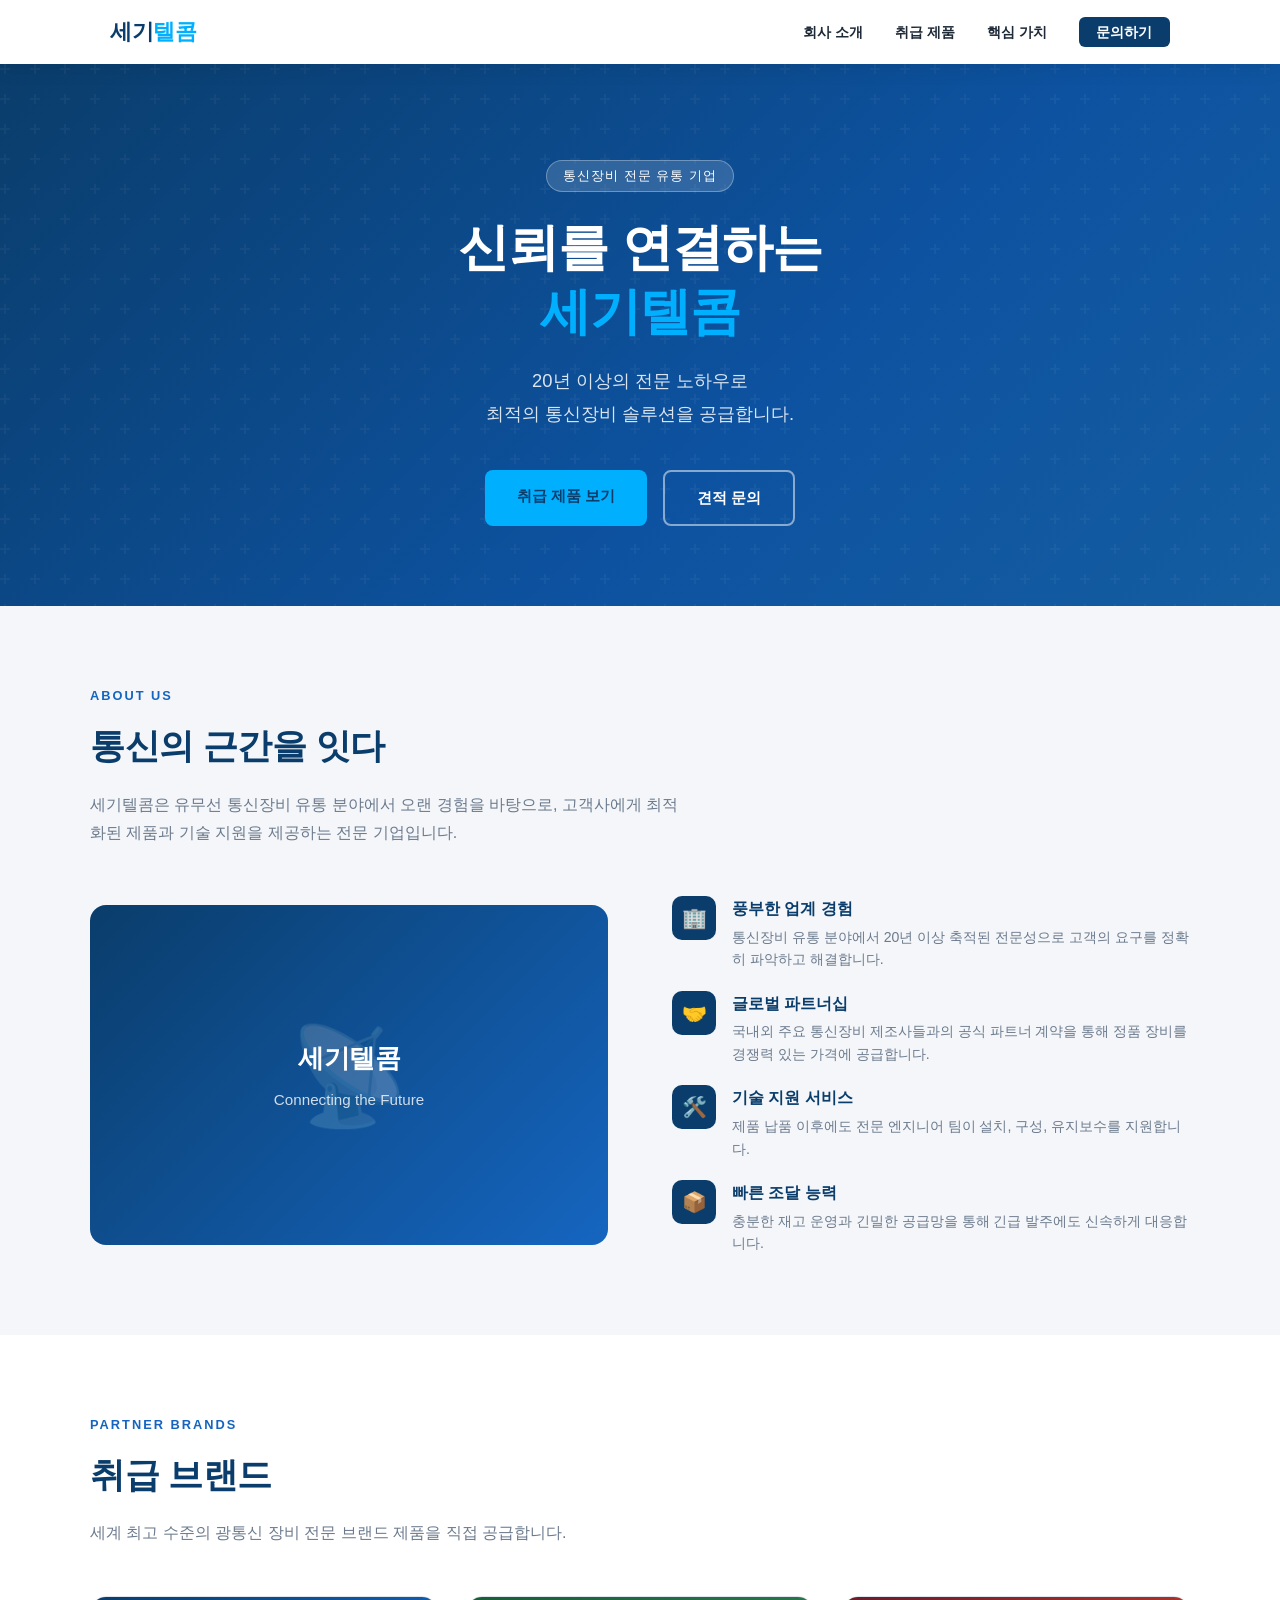
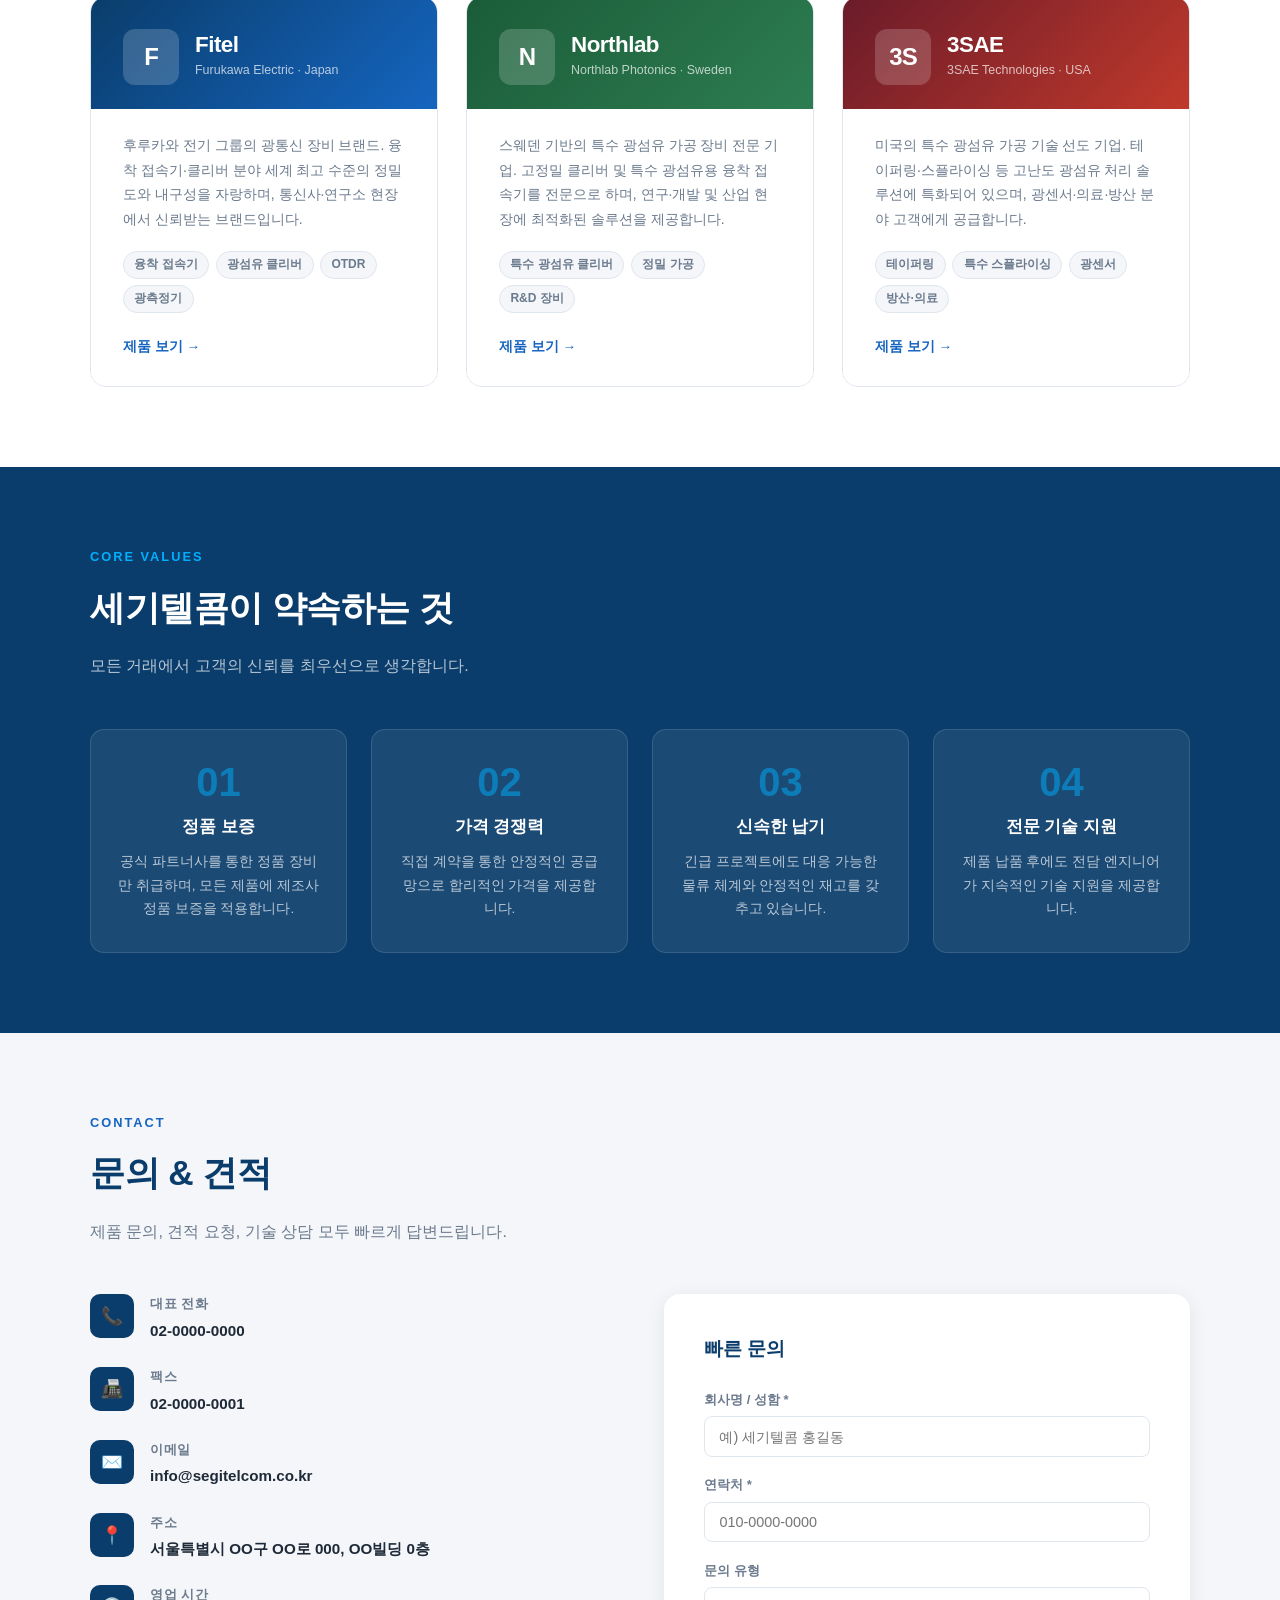
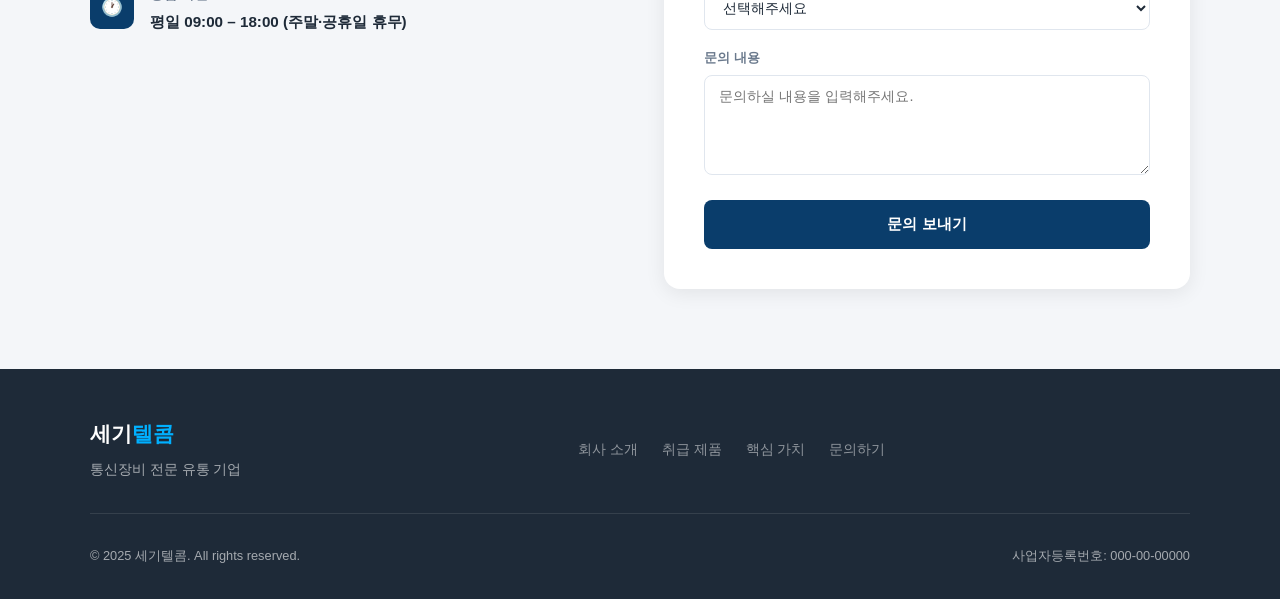
==== commit fa291943: "fix: index.html을 segitelcom.html 최신 버전으로 동기화 GitHub Pages는 index.html을 서빙하므로 segitelcom.html의 모든 수정사" ====
--- a/index.html
+++ b/index.html
@@ -569,24 +569,6 @@
       <div class="hero-btns">
         <a href="products.html" class="btn-primary">취급 제품 보기</a>
         <a href="#contact" class="btn-outline">견적 문의</a>
-      </div>
-      <div class="stats">
-        <div class="stat-item">
-          <span class="stat-num">20+</span>
-          <div class="stat-label">업력 (년)</div>
-        </div>
-        <div class="stat-item">
-          <span class="stat-num">500+</span>
-          <div class="stat-label">거래 파트너</div>
-        </div>
-        <div class="stat-item">
-          <span class="stat-num">1,000+</span>
-          <div class="stat-label">취급 모델</div>
-        </div>
-        <div class="stat-item">
-          <span class="stat-num">24/7</span>
-          <div class="stat-label">기술 지원</div>
-        </div>
       </div>
     </div>
   </section>
@@ -796,16 +778,16 @@
           <h3>빠른 문의</h3>
           <form id="contactForm">
             <div class="form-row">
-              <label>회사명 / 성함 *</label>
-              <input type="text" placeholder="예) 세기텔콤 홍길동" required />
+              <label for="f-name">회사명 / 성함 *</label>
+              <input id="f-name" name="회사명_성함" type="text" placeholder="예) 세기텔콤 홍길동" required />
             </div>
             <div class="form-row">
-              <label>연락처 *</label>
-              <input type="tel" placeholder="010-0000-0000" required />
+              <label for="f-tel">연락처 *</label>
+              <input id="f-tel" name="연락처" type="tel" placeholder="010-0000-0000" required />
             </div>
             <div class="form-row">
-              <label>문의 유형</label>
-              <select>
+              <label for="f-type">문의 유형</label>
+              <select id="f-type" name="문의_유형">
                 <option value="">선택해주세요</option>
                 <option>제품 구매 문의</option>
                 <option>견적 요청</option>
@@ -814,10 +796,10 @@
               </select>
             </div>
             <div class="form-row">
-              <label>문의 내용</label>
-              <textarea placeholder="문의하실 내용을 입력해주세요."></textarea>
-            </div>
-            <button type="submit" class="btn-submit">문의 보내기</button>
+              <label for="f-msg">문의 내용</label>
+              <textarea id="f-msg" name="문의_내용" placeholder="문의하실 내용을 입력해주세요."></textarea>
+            </div>
+            <button type="submit" class="btn-submit" id="submitBtn">문의 보내기</button>
           </form>
         </div>
       </div>
@@ -866,13 +848,51 @@
       });
     });
 
-    // 문의 폼 제출
-    document.getElementById('contactForm').addEventListener('submit', (e) => {
+    // 연락처 11자리 입력 시 문의 유형으로 포커스
+    document.getElementById('f-tel').addEventListener('input', (e) => {
+      const digits = e.target.value.replace(/\D/g, '');
+      if (digits.length >= 11) document.getElementById('f-type').focus();
+    });
+
+    // 문의 유형 선택 시 문의 내용으로 포커스
+    document.getElementById('f-type').addEventListener('change', () => {
+      document.getElementById('f-msg').focus();
+    });
+
+    // 문의 폼 제출 (Formspree)
+    const FORMSPREE_URL = 'https://formspree.io/f/xrewkajl';
+
+    document.getElementById('contactForm').addEventListener('submit', async (e) => {
       e.preventDefault();
+      const btn = document.getElementById('submitBtn');
       const toast = document.getElementById('toast');
-      toast.classList.add('show');
-      e.target.reset();
-      setTimeout(() => toast.classList.remove('show'), 4000);
+
+      btn.disabled = true;
+      btn.textContent = '전송 중...';
+
+      try {
+        const res = await fetch(FORMSPREE_URL, {
+          method: 'POST',
+          headers: { 'Accept': 'application/json' },
+          body: new FormData(e.target),
+        });
+
+        if (res.ok) {
+          toast.textContent = '✅ 문의가 접수되었습니다. 빠른 시일 내 연락드리겠습니다.';
+          toast.style.background = 'var(--primary)';
+          e.target.reset();
+        } else {
+          throw new Error('서버 오류');
+        }
+      } catch {
+        toast.textContent = '❌ 전송에 실패했습니다. 잠시 후 다시 시도해 주세요.';
+        toast.style.background = '#c62828';
+      } finally {
+        btn.disabled = false;
+        btn.textContent = '문의 보내기';
+        toast.classList.add('show');
+        setTimeout(() => toast.classList.remove('show'), 5000);
+      }
     });
 
     // 스크롤 시 헤더 그림자
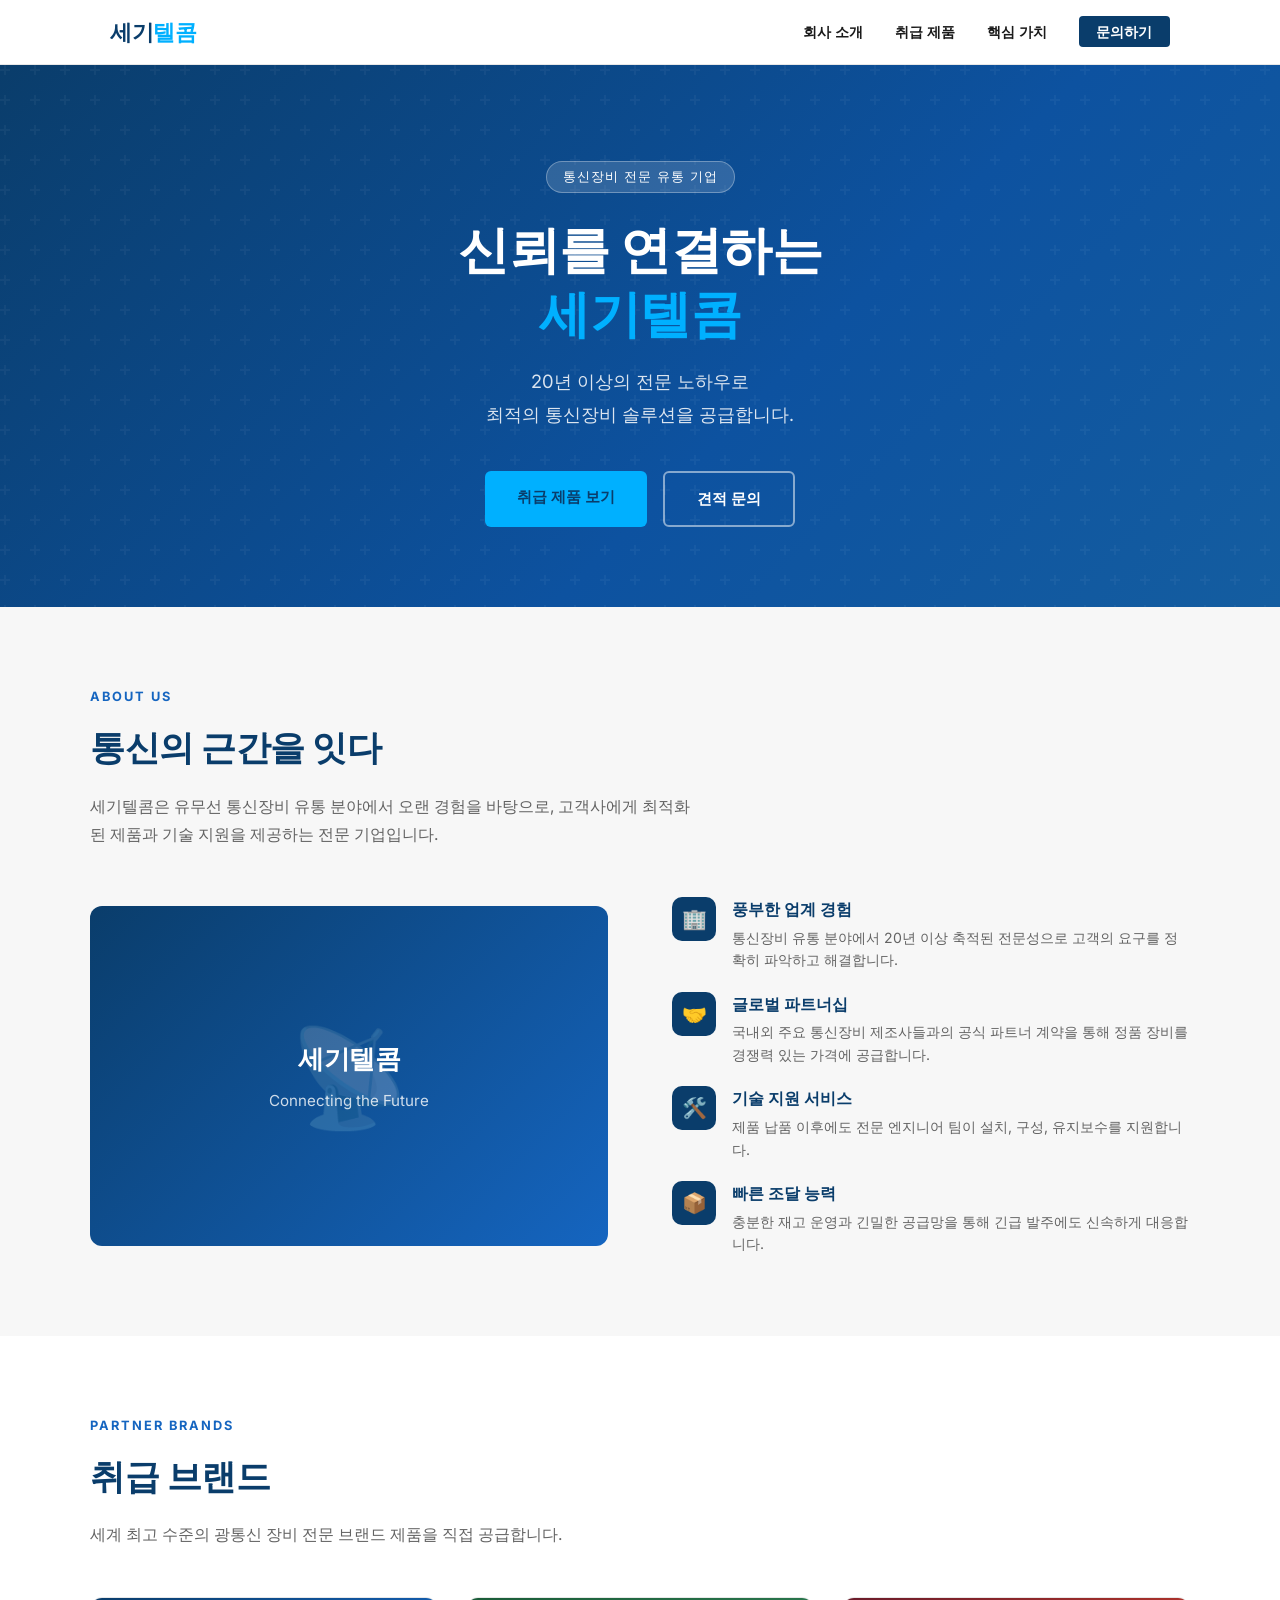
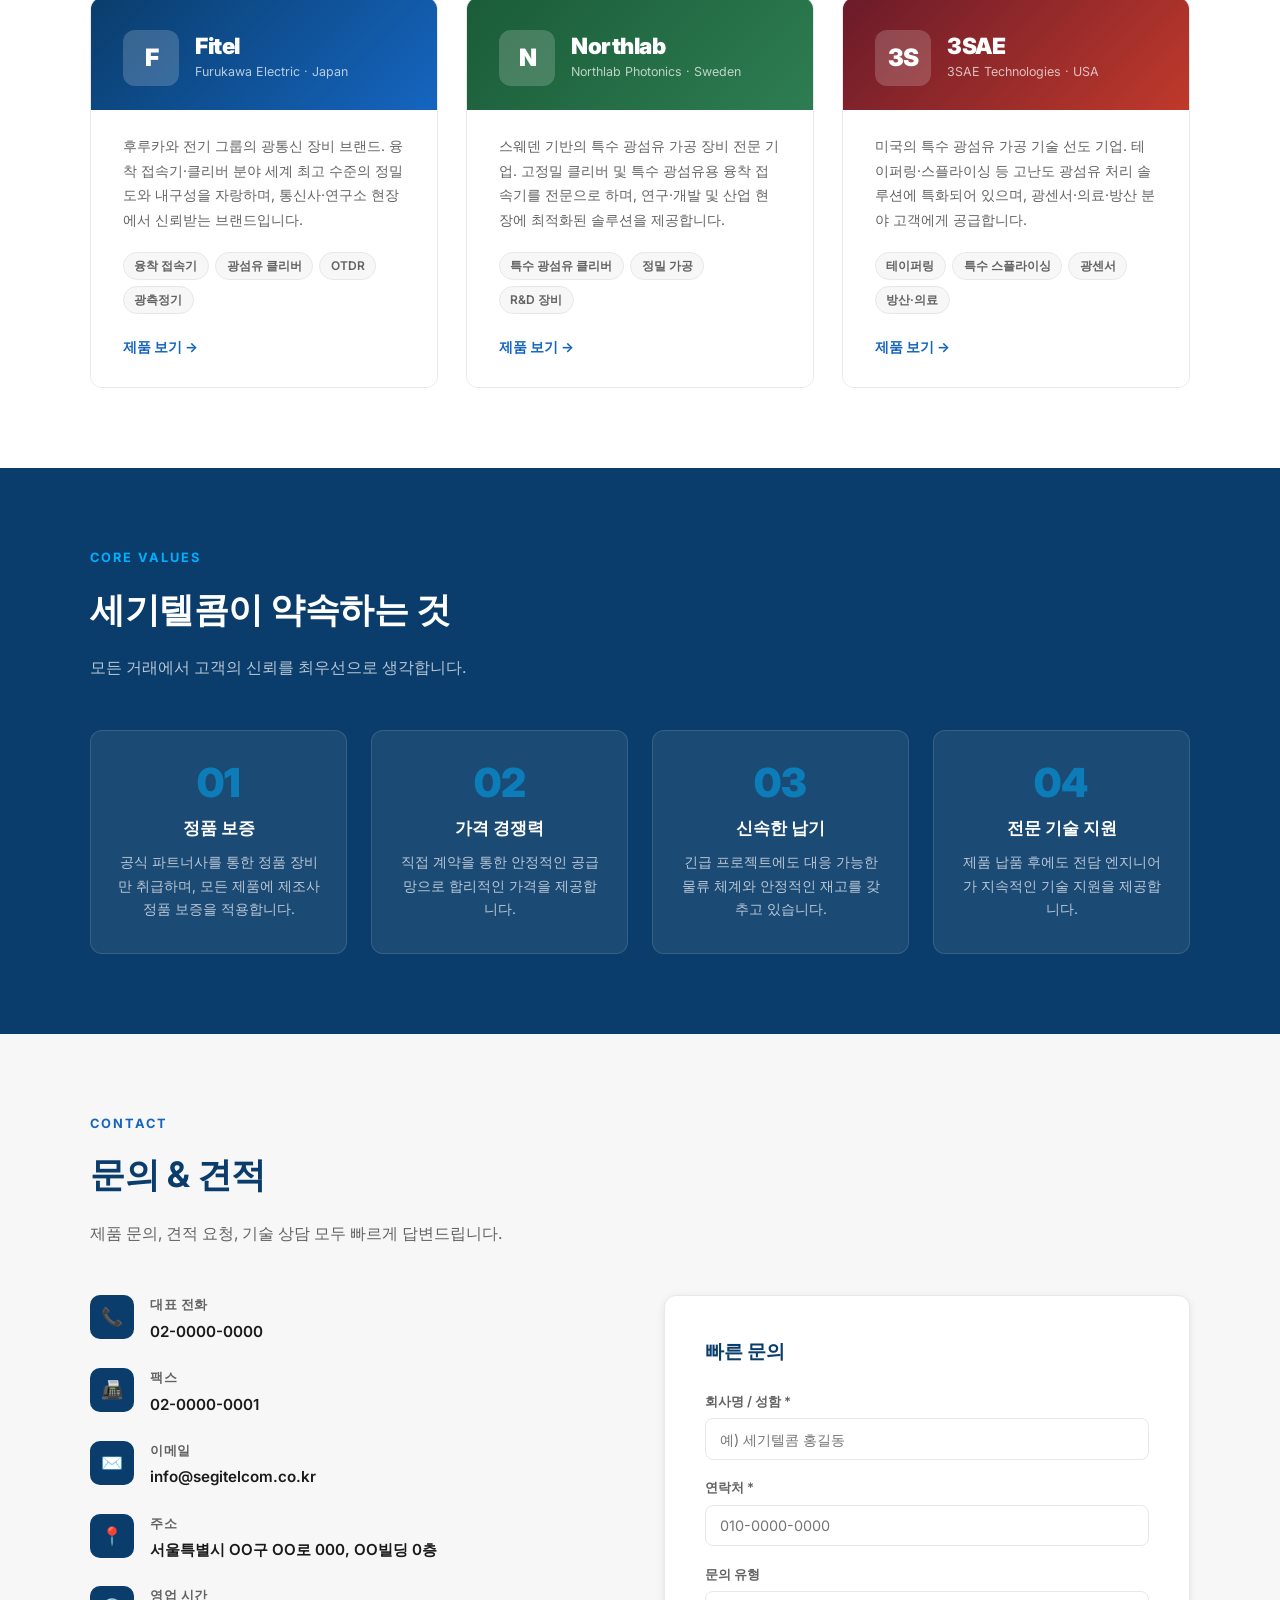
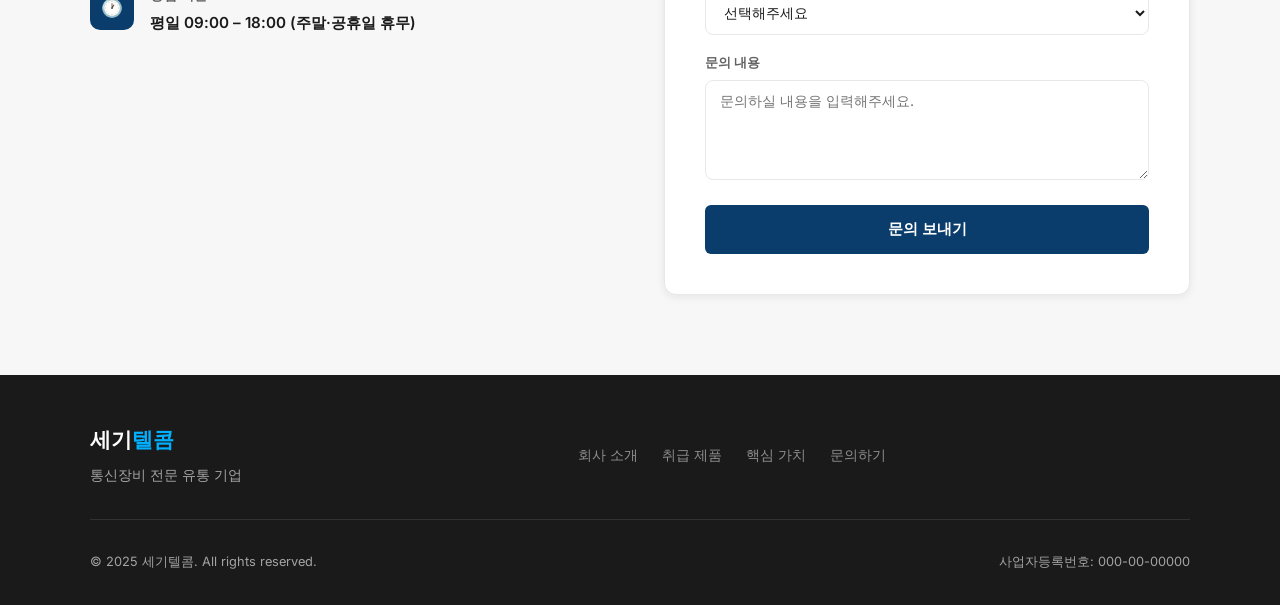
==== commit 7e11ad6a: "design: HP 디자인 언어 참고 스타일 정제 - Inter 폰트 추가 (영문 가독성 향상) - 배경색 중립 계열로 통일 (#f7f7f7, #e8e8e8) - 본문·잉크 색 온" ====
--- a/index.html
+++ b/index.html
@@ -4,23 +4,25 @@
   <meta charset="UTF-8" />
   <meta name="viewport" content="width=device-width, initial-scale=1.0" />
   <title>세기텔콤 | 통신장비 전문 유통</title>
+  <link rel="preconnect" href="https://fonts.googleapis.com">
+  <link href="https://fonts.googleapis.com/css2?family=Inter:wght@400;500;600;700&display=swap" rel="stylesheet">
   <style>
     :root {
       --primary: #0a3d6b;
       --primary-light: #1565c0;
       --accent: #00b0ff;
-      --gray-100: #f4f6f9;
-      --gray-200: #e0e6ee;
-      --gray-500: #6b7a8d;
-      --gray-800: #1e2a38;
+      --gray-100: #f7f7f7;
+      --gray-200: #e8e8e8;
+      --gray-500: #636363;
+      --gray-800: #1a1a1a;
       --white: #ffffff;
-      --shadow: 0 4px 20px rgba(0,0,0,0.08);
+      --shadow: 0 2px 8px rgba(26,26,26,0.08);
     }
 
     * { box-sizing: border-box; margin: 0; padding: 0; }
     html { scroll-behavior: smooth; }
     body {
-      font-family: 'Apple SD Gothic Neo', 'Noto Sans KR', 'Malgun Gothic', sans-serif;
+      font-family: 'Inter', 'Apple SD Gothic Neo', 'Noto Sans KR', 'Malgun Gothic', sans-serif;
       color: var(--gray-800);
       line-height: 1.6;
     }
@@ -31,7 +33,7 @@
       top: 0;
       z-index: 100;
       background: var(--white);
-      box-shadow: var(--shadow);
+      border-bottom: 1px solid var(--gray-200);
     }
 
     nav {
@@ -71,7 +73,7 @@
       background: var(--primary);
       color: var(--white) !important;
       padding: 0.45rem 1.1rem;
-      border-radius: 6px;
+      border-radius: 4px;
       transition: background 0.2s !important;
     }
     .nav-cta:hover { background: var(--primary-light) !important; }
@@ -149,10 +151,10 @@
 
     #hero h1 {
       font-size: clamp(2rem, 5vw, 3.2rem);
-      font-weight: 800;
+      font-weight: 700;
       line-height: 1.25;
       margin-bottom: 1.25rem;
-      letter-spacing: -1px;
+      letter-spacing: -0.5px;
     }
     #hero h1 em { font-style: normal; color: var(--accent); }
 
@@ -170,25 +172,25 @@
       color: var(--primary);
       font-weight: 700;
       padding: 0.85rem 2rem;
-      border-radius: 8px;
+      border-radius: 6px;
       text-decoration: none;
       font-size: 0.95rem;
       transition: opacity 0.2s, transform 0.2s;
     }
-    .btn-primary:hover { opacity: 0.9; transform: translateY(-2px); }
+    .btn-primary:hover { opacity: 0.9; transform: translateY(-1px); }
 
     .btn-outline {
       background: transparent;
       color: var(--white);
       font-weight: 700;
       padding: 0.85rem 2rem;
-      border-radius: 8px;
+      border-radius: 6px;
       border: 2px solid rgba(255,255,255,0.5);
       text-decoration: none;
       font-size: 0.95rem;
       transition: background 0.2s, transform 0.2s;
     }
-    .btn-outline:hover { background: rgba(255,255,255,0.1); transform: translateY(-2px); }
+    .btn-outline:hover { background: rgba(255,255,255,0.1); transform: translateY(-1px); }
 
     /* 통계 */
     .stats {
@@ -221,7 +223,7 @@
     }
     .section-title {
       font-size: clamp(1.6rem, 3vw, 2.2rem);
-      font-weight: 800;
+      font-weight: 700;
       color: var(--primary);
       margin-bottom: 1rem;
       letter-spacing: -0.5px;
@@ -246,7 +248,7 @@
 
     .about-visual {
       background: linear-gradient(135deg, var(--primary) 0%, var(--primary-light) 100%);
-      border-radius: 16px;
+      border-radius: 12px;
       height: 340px;
       display: flex;
       align-items: center;
@@ -304,15 +306,15 @@
       margin-top: 3rem;
     }
     .brand-card {
-      border-radius: 16px;
-      border: 1.5px solid var(--gray-200);
+      border-radius: 12px;
+      border: 1px solid var(--gray-200);
       overflow: hidden;
       transition: transform 0.25s, box-shadow 0.25s;
       text-decoration: none;
       display: block;
       color: inherit;
     }
-    .brand-card:hover { transform: translateY(-5px); box-shadow: 0 12px 36px rgba(10,61,107,0.13); }
+    .brand-card:hover { transform: translateY(-3px); box-shadow: 0 4px 16px rgba(26,26,26,0.1); }
     .brand-card-header {
       padding: 2rem 2rem 1.5rem;
       display: flex; align-items: center; gap: 1rem;
@@ -358,7 +360,7 @@
     .value-card {
       background: rgba(255,255,255,0.07);
       border: 1px solid rgba(255,255,255,0.12);
-      border-radius: 14px;
+      border-radius: 12px;
       padding: 2rem 1.5rem;
       text-align: center;
       transition: background 0.25s;
@@ -411,8 +413,9 @@
 
     .contact-form {
       background: var(--white);
-      border-radius: 16px;
+      border-radius: 12px;
       padding: 2.5rem;
+      border: 1px solid var(--gray-200);
       box-shadow: var(--shadow);
     }
     .contact-form h3 { font-size: 1.2rem; font-weight: 700; color: var(--primary); margin-bottom: 1.5rem; }
@@ -449,7 +452,7 @@
       color: var(--white);
       border: none;
       padding: 0.9rem;
-      border-radius: 8px;
+      border-radius: 6px;
       font-size: 0.95rem;
       font-weight: 700;
       cursor: pointer;
@@ -899,8 +902,8 @@
     const header = document.querySelector('header');
     window.addEventListener('scroll', () => {
       header.style.boxShadow = window.scrollY > 10
-        ? '0 2px 16px rgba(0,0,0,0.13)'
-        : '0 4px 20px rgba(0,0,0,0.08)';
+        ? '0 1px 8px rgba(26,26,26,0.08)'
+        : 'none';
     });
 
     // 카드 fade-in
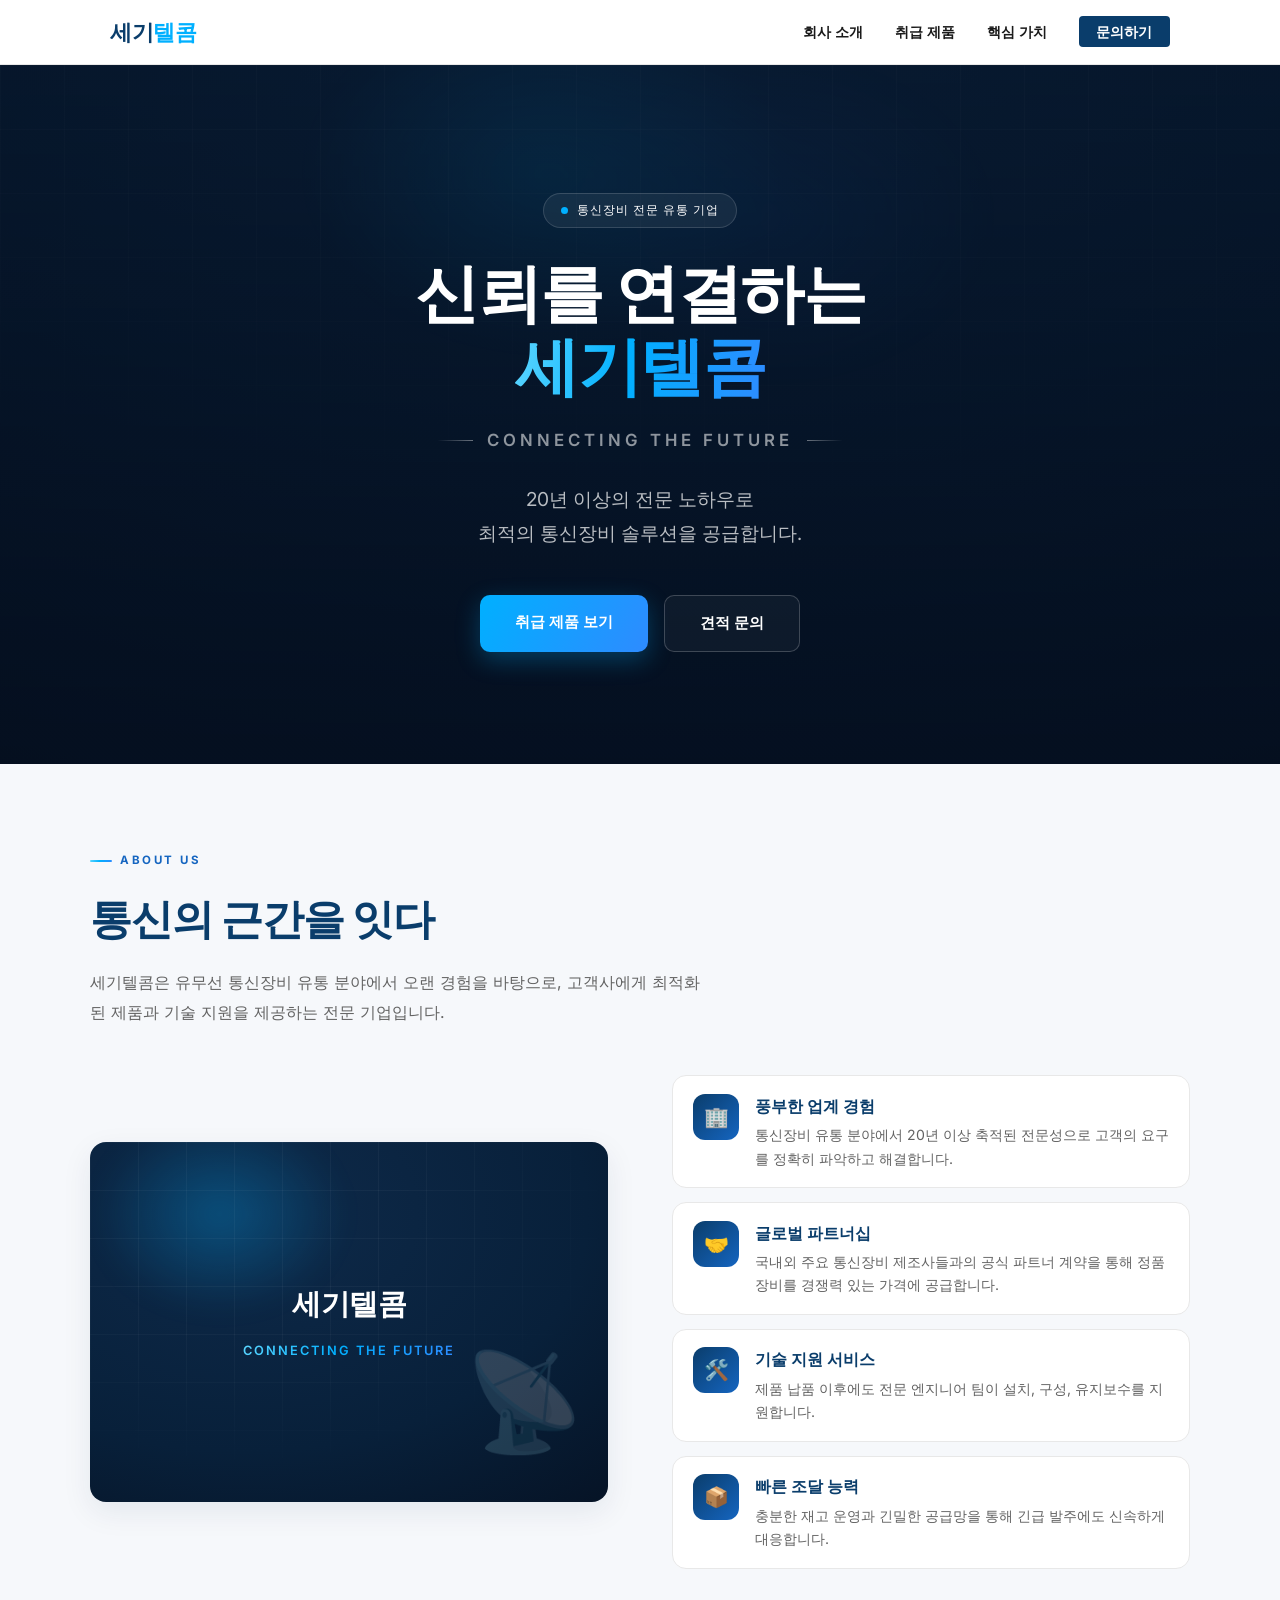
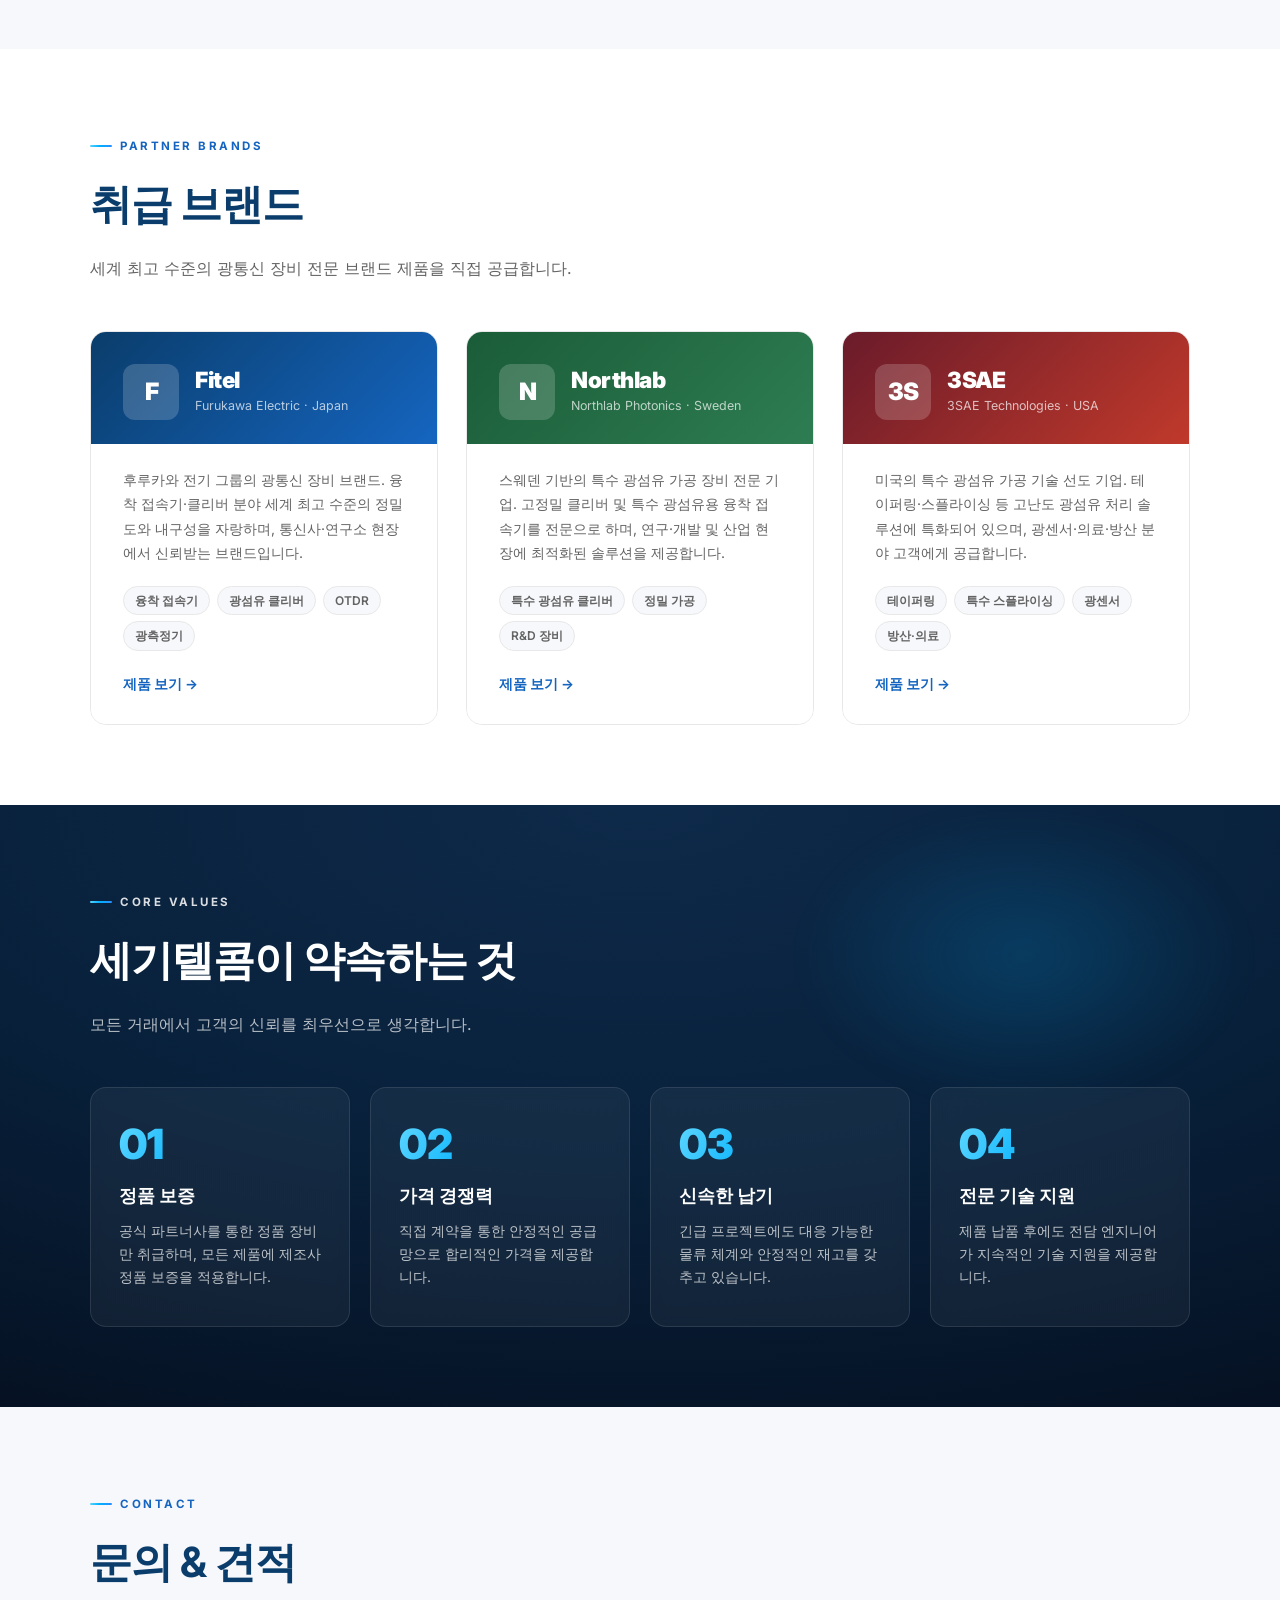
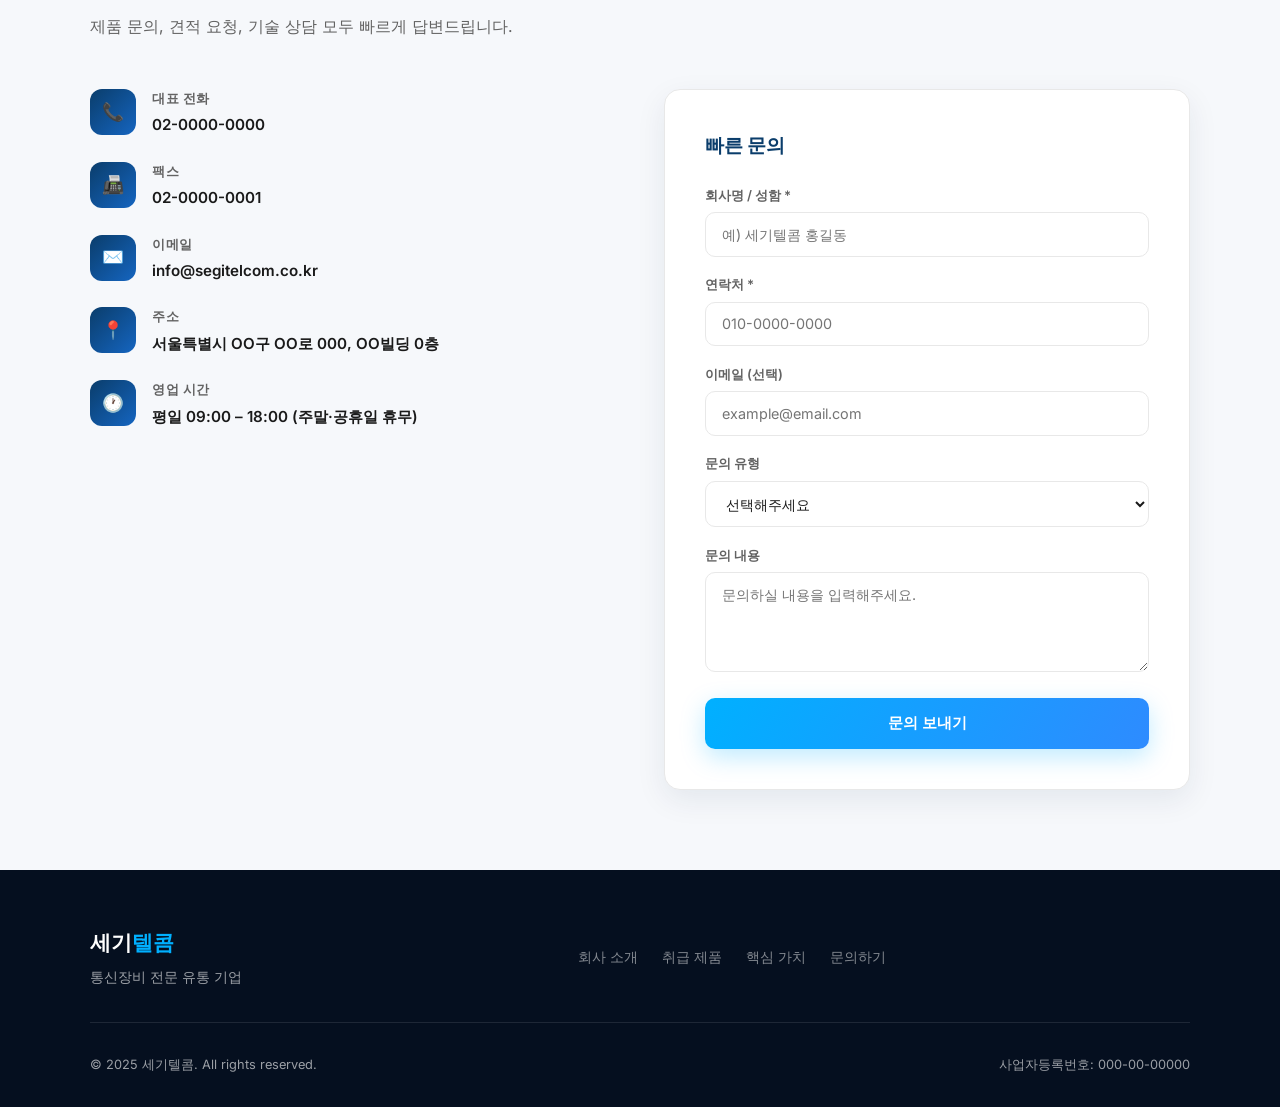
==== commit 26026794: "feat: 히어로 섹션에 유튜브 배경 영상 추가 - 음소거 자동재생·반복·컨트롤 숨김으로 배경 영상 임베드 - cover 방식으로 히어로 영역 전체를 덮도록 스케일링 - 어두운 그" ====
--- a/index.html
+++ b/index.html
@@ -11,12 +11,18 @@
       --primary: #0a3d6b;
       --primary-light: #1565c0;
       --accent: #00b0ff;
-      --gray-100: #f7f7f7;
+      --accent-grad: linear-gradient(120deg, #5cd6ff 0%, #00b0ff 45%, #2e8bff 100%);
+      --gray-100: #f6f8fb;
       --gray-200: #e8e8e8;
       --gray-500: #636363;
       --gray-800: #1a1a1a;
       --white: #ffffff;
+      --dark: #050f1f;
+      --dark-2: #08203a;
+      --radius: 16px;
       --shadow: 0 2px 8px rgba(26,26,26,0.08);
+      --shadow-card: 0 10px 30px rgba(13,40,74,0.08);
+      --shadow-glow: 0 16px 40px rgba(0,176,255,0.18);
     }
 
     * { box-sizing: border-box; margin: 0; padding: 0; }
@@ -122,75 +128,187 @@
 
     /* ── 히어로 ── */
     #hero {
-      background: linear-gradient(135deg, var(--primary) 0%, #0d52a0 60%, #145da0 100%);
+      background: radial-gradient(120% 120% at 50% 0%, #0e2a4a 0%, #08203a 45%, #050f1f 100%);
       color: var(--white);
-      padding: 6rem 1.25rem 5rem;
+      padding: 8rem 1.25rem 7rem;
       text-align: center;
       position: relative;
       overflow: hidden;
     }
+    /* 은은한 광원(aurora) 글로우 */
     #hero::before {
       content: '';
       position: absolute;
+      top: -30%;
+      left: 50%;
+      transform: translateX(-50%);
+      width: 90%;
+      height: 120%;
+      background:
+        radial-gradient(closest-side, rgba(0,176,255,0.22), transparent 70%),
+        radial-gradient(closest-side, rgba(21,101,192,0.18), transparent 70%);
+      background-position: 30% 20%, 75% 35%;
+      background-size: 60% 60%, 55% 55%;
+      background-repeat: no-repeat;
+      filter: blur(10px);
+      pointer-events: none;
+    }
+    /* 미세 그리드 라인 모티브 */
+    #hero::after {
+      content: '';
+      position: absolute;
       inset: 0;
-      background: url("data:image/svg+xml,%3Csvg width='60' height='60' viewBox='0 0 60 60' xmlns='http://www.w3.org/2000/svg'%3E%3Cg fill='none' fill-rule='evenodd'%3E%3Cg fill='%23ffffff' fill-opacity='0.04'%3E%3Cpath d='M36 34v-4h-2v4h-4v2h4v4h2v-4h4v-2h-4zm0-30V0h-2v4h-4v2h4v4h2V6h4V4h-4zM6 34v-4H4v4H0v2h4v4h2v-4h4v-2H6zM6 4V0H4v4H0v2h4v4h2V6h4V4H6z'/%3E%3C/g%3E%3C/g%3E%3C/svg%3E");
-    }
-
-    .hero-inner { position: relative; max-width: 760px; margin: 0 auto; }
+      background-image:
+        linear-gradient(rgba(255,255,255,0.035) 1px, transparent 1px),
+        linear-gradient(90deg, rgba(255,255,255,0.035) 1px, transparent 1px);
+      background-size: 64px 64px;
+      mask-image: radial-gradient(120% 80% at 50% 0%, #000 35%, transparent 80%);
+      -webkit-mask-image: radial-gradient(120% 80% at 50% 0%, #000 35%, transparent 80%);
+      pointer-events: none;
+    }
+
+    /* 유튜브 배경 영상 */
+    .hero-video-bg {
+      position: absolute;
+      inset: 0;
+      z-index: 0;
+      overflow: hidden;
+      pointer-events: none;
+    }
+    .hero-video-bg iframe {
+      position: absolute;
+      top: 50%;
+      left: 50%;
+      transform: translate(-50%, -50%);
+      width: 100vw;
+      height: 56.25vw;        /* 16:9 (가로 기준) */
+      min-height: 100%;
+      min-width: 177.78vh;    /* 16:9 (세로 기준) — 항상 영역을 덮도록 */
+      border: 0;
+    }
+    /* 영상 위 어두운 오버레이 (텍스트 가독성 확보) */
+    .hero-overlay {
+      position: absolute;
+      inset: 0;
+      z-index: 1;
+      background:
+        linear-gradient(180deg, rgba(5,15,31,0.55) 0%, rgba(5,15,31,0.78) 100%);
+      pointer-events: none;
+    }
+
+    .hero-inner {
+      position: relative;
+      z-index: 2;
+      max-width: 820px;
+      margin: 0 auto;
+      animation: heroFade 0.9s ease both;
+    }
+    @keyframes heroFade {
+      from { opacity: 0; transform: translateY(18px); }
+      to   { opacity: 1; transform: translateY(0); }
+    }
 
     .hero-badge {
-      display: inline-block;
-      background: rgba(255,255,255,0.15);
-      border: 1px solid rgba(255,255,255,0.3);
+      display: inline-flex;
+      align-items: center;
+      gap: 0.55rem;
+      background: rgba(255,255,255,0.06);
+      border: 1px solid rgba(255,255,255,0.14);
       border-radius: 50px;
-      padding: 0.3rem 1rem;
-      font-size: 0.8rem;
+      padding: 0.4rem 1.1rem;
+      font-size: 0.78rem;
+      font-weight: 500;
       letter-spacing: 1px;
+      margin-bottom: 1.75rem;
+      backdrop-filter: blur(8px);
+    }
+    .hero-badge::before {
+      content: '';
+      width: 7px; height: 7px;
+      border-radius: 50%;
+      background: var(--accent);
+      box-shadow: 0 0 0 0 rgba(0,176,255,0.6);
+      animation: pulseDot 2s infinite;
+    }
+    @keyframes pulseDot {
+      0%   { box-shadow: 0 0 0 0 rgba(0,176,255,0.55); }
+      70%  { box-shadow: 0 0 0 8px rgba(0,176,255,0); }
+      100% { box-shadow: 0 0 0 0 rgba(0,176,255,0); }
+    }
+
+    #hero h1 {
+      font-size: clamp(2.4rem, 6vw, 4rem);
+      font-weight: 700;
+      line-height: 1.15;
       margin-bottom: 1.5rem;
-    }
-
-    #hero h1 {
-      font-size: clamp(2rem, 5vw, 3.2rem);
-      font-weight: 700;
-      line-height: 1.25;
-      margin-bottom: 1.25rem;
-      letter-spacing: -0.5px;
-    }
-    #hero h1 em { font-style: normal; color: var(--accent); }
+      letter-spacing: -1.5px;
+    }
+    #hero h1 em {
+      font-style: normal;
+      background: linear-gradient(100deg, #5cd6ff 0%, var(--accent) 45%, #2e8bff 100%);
+      -webkit-background-clip: text;
+      background-clip: text;
+      -webkit-text-fill-color: transparent;
+      color: transparent;
+    }
+
+    .hero-tagline {
+      font-size: clamp(0.85rem, 2vw, 1.05rem);
+      font-weight: 600;
+      letter-spacing: 4px;
+      text-transform: uppercase;
+      color: rgba(255,255,255,0.55);
+      margin-bottom: 1.75rem;
+      display: flex;
+      align-items: center;
+      justify-content: center;
+      gap: 0.9rem;
+    }
+    .hero-tagline::before,
+    .hero-tagline::after {
+      content: '';
+      width: 36px;
+      height: 1px;
+      background: linear-gradient(90deg, transparent, rgba(255,255,255,0.4));
+    }
+    .hero-tagline::after { background: linear-gradient(90deg, rgba(255,255,255,0.4), transparent); }
 
     #hero p {
-      font-size: clamp(0.95rem, 2.5vw, 1.15rem);
-      opacity: 0.85;
-      margin-bottom: 2.5rem;
+      font-size: clamp(1rem, 2.5vw, 1.2rem);
+      color: rgba(255,255,255,0.72);
+      font-weight: 400;
+      margin-bottom: 2.75rem;
       line-height: 1.8;
     }
 
     .hero-btns { display: flex; gap: 1rem; justify-content: center; flex-wrap: wrap; }
 
     .btn-primary {
-      background: var(--accent);
-      color: var(--primary);
-      font-weight: 700;
-      padding: 0.85rem 2rem;
-      border-radius: 6px;
+      background: linear-gradient(120deg, var(--accent), #2e8bff);
+      color: #fff;
+      font-weight: 600;
+      padding: 0.95rem 2.2rem;
+      border-radius: 10px;
       text-decoration: none;
       font-size: 0.95rem;
-      transition: opacity 0.2s, transform 0.2s;
-    }
-    .btn-primary:hover { opacity: 0.9; transform: translateY(-1px); }
+      box-shadow: 0 8px 24px rgba(0,176,255,0.28);
+      transition: transform 0.2s, box-shadow 0.2s;
+    }
+    .btn-primary:hover { transform: translateY(-2px); box-shadow: 0 12px 32px rgba(0,176,255,0.4); }
 
     .btn-outline {
-      background: transparent;
+      background: rgba(255,255,255,0.04);
       color: var(--white);
-      font-weight: 700;
-      padding: 0.85rem 2rem;
-      border-radius: 6px;
-      border: 2px solid rgba(255,255,255,0.5);
+      font-weight: 600;
+      padding: 0.95rem 2.2rem;
+      border-radius: 10px;
+      border: 1px solid rgba(255,255,255,0.2);
       text-decoration: none;
       font-size: 0.95rem;
-      transition: background 0.2s, transform 0.2s;
-    }
-    .btn-outline:hover { background: rgba(255,255,255,0.1); transform: translateY(-1px); }
+      backdrop-filter: blur(8px);
+      transition: background 0.2s, border-color 0.2s, transform 0.2s;
+    }
+    .btn-outline:hover { background: rgba(255,255,255,0.1); border-color: rgba(255,255,255,0.4); transform: translateY(-2px); }
 
     /* 통계 */
     .stats {
@@ -214,25 +332,46 @@
     .container { max-width: 1100px; margin: 0 auto; }
 
     .section-tag {
-      font-size: 0.8rem;
+      display: inline-flex;
+      align-items: center;
+      gap: 0.5rem;
+      font-size: 0.72rem;
       font-weight: 700;
-      letter-spacing: 2px;
+      letter-spacing: 2.5px;
       text-transform: uppercase;
       color: var(--primary-light);
-      margin-bottom: 0.75rem;
+      margin-bottom: 1rem;
+    }
+    .section-tag::before {
+      content: '';
+      width: 22px;
+      height: 2px;
+      border-radius: 2px;
+      background: var(--accent-grad);
     }
     .section-title {
-      font-size: clamp(1.6rem, 3vw, 2.2rem);
+      font-size: clamp(1.8rem, 3.4vw, 2.6rem);
       font-weight: 700;
       color: var(--primary);
       margin-bottom: 1rem;
-      letter-spacing: -0.5px;
+      letter-spacing: -1px;
     }
     .section-desc {
-      font-size: 1rem;
+      font-size: 1.02rem;
       color: var(--gray-500);
-      max-width: 600px;
+      max-width: 620px;
       line-height: 1.8;
+    }
+
+    /* 스크롤 등장 애니메이션 */
+    .reveal {
+      opacity: 0;
+      transform: translateY(28px);
+      transition: opacity 0.7s ease, transform 0.7s ease;
+    }
+    .reveal.in { opacity: 1; transform: translateY(0); }
+    @media (prefers-reduced-motion: reduce) {
+      .reveal { opacity: 1; transform: none; transition: none; }
     }
 
     /* ── 회사 소개 ── */
@@ -247,43 +386,89 @@
     }
 
     .about-visual {
-      background: linear-gradient(135deg, var(--primary) 0%, var(--primary-light) 100%);
-      border-radius: 12px;
-      height: 340px;
+      background: radial-gradient(120% 120% at 30% 20%, #0e2a4a 0%, #08203a 55%, #050f1f 100%);
+      border-radius: var(--radius);
+      height: 360px;
       display: flex;
       align-items: center;
       justify-content: center;
       position: relative;
       overflow: hidden;
+      box-shadow: var(--shadow-card);
+    }
+    .about-visual::before {
+      content: '';
+      position: absolute;
+      top: -20%; left: -10%;
+      width: 70%; height: 80%;
+      background: radial-gradient(closest-side, rgba(0,176,255,0.28), transparent 70%);
+      filter: blur(12px);
+    }
+    .about-visual::after {
+      content: '';
+      position: absolute;
+      inset: 0;
+      background-image:
+        linear-gradient(rgba(255,255,255,0.04) 1px, transparent 1px),
+        linear-gradient(90deg, rgba(255,255,255,0.04) 1px, transparent 1px);
+      background-size: 48px 48px;
+      mask-image: radial-gradient(100% 100% at 30% 20%, #000 30%, transparent 75%);
+      -webkit-mask-image: radial-gradient(100% 100% at 30% 20%, #000 30%, transparent 75%);
     }
     .about-icon {
       font-size: 6rem;
-      opacity: 0.2;
+      opacity: 0.18;
       position: absolute;
+      bottom: 1.5rem; right: 1.5rem;
     }
     .about-tagline {
       position: relative;
+      z-index: 1;
       text-align: center;
       color: var(--white);
       padding: 2rem;
     }
     .about-tagline strong {
       display: block;
-      font-size: 1.6rem;
+      font-size: 1.8rem;
       font-weight: 800;
       letter-spacing: -0.5px;
-      margin-bottom: 0.5rem;
-    }
-    .about-tagline span { font-size: 0.95rem; opacity: 0.8; }
-
-    .about-points { display: flex; flex-direction: column; gap: 1.25rem; }
-    .about-point { display: flex; gap: 1rem; align-items: flex-start; }
+      margin-bottom: 0.6rem;
+    }
+    .about-tagline span {
+      font-size: 0.8rem;
+      font-weight: 600;
+      letter-spacing: 2px;
+      text-transform: uppercase;
+      background: var(--accent-grad);
+      -webkit-background-clip: text;
+      background-clip: text;
+      -webkit-text-fill-color: transparent;
+      color: transparent;
+    }
+
+    .about-points { display: flex; flex-direction: column; gap: 0.85rem; }
+    .about-point {
+      display: flex;
+      gap: 1rem;
+      align-items: flex-start;
+      background: var(--white);
+      border: 1px solid var(--gray-200);
+      border-radius: 14px;
+      padding: 1.1rem 1.25rem;
+      transition: transform 0.25s, box-shadow 0.25s, border-color 0.25s;
+    }
+    .about-point:hover {
+      transform: translateY(-3px);
+      box-shadow: var(--shadow-card);
+      border-color: transparent;
+    }
     .point-icon {
-      width: 44px;
-      height: 44px;
-      min-width: 44px;
-      background: var(--primary);
-      border-radius: 10px;
+      width: 46px;
+      height: 46px;
+      min-width: 46px;
+      background: linear-gradient(135deg, var(--primary), var(--primary-light));
+      border-radius: 12px;
       display: flex;
       align-items: center;
       justify-content: center;
@@ -295,7 +480,7 @@
       color: var(--primary);
       margin-bottom: 0.25rem;
     }
-    .point-text p { font-size: 0.88rem; color: var(--gray-500); }
+    .point-text p { font-size: 0.88rem; color: var(--gray-500); line-height: 1.65; }
 
     /* ── 취급 브랜드 ── */
     #brands { background: var(--white); }
@@ -306,15 +491,20 @@
       margin-top: 3rem;
     }
     .brand-card {
-      border-radius: 12px;
+      border-radius: var(--radius);
       border: 1px solid var(--gray-200);
       overflow: hidden;
-      transition: transform 0.25s, box-shadow 0.25s;
+      transition: transform 0.3s, box-shadow 0.3s, border-color 0.3s;
       text-decoration: none;
       display: block;
       color: inherit;
-    }
-    .brand-card:hover { transform: translateY(-3px); box-shadow: 0 4px 16px rgba(26,26,26,0.1); }
+      background: var(--white);
+    }
+    .brand-card:hover {
+      transform: translateY(-6px);
+      box-shadow: var(--shadow-card);
+      border-color: rgba(0,176,255,0.4);
+    }
     .brand-card-header {
       padding: 2rem 2rem 1.5rem;
       display: flex; align-items: center; gap: 1rem;
@@ -337,46 +527,71 @@
     .brand-keywords { display: flex; gap: 0.4rem; flex-wrap: wrap; margin-bottom: 1.25rem; }
     .brand-keyword {
       background: var(--gray-100); border: 1px solid var(--gray-200);
-      border-radius: 50px; padding: 0.2rem 0.65rem;
+      border-radius: 50px; padding: 0.25rem 0.7rem;
       font-size: 0.75rem; color: var(--gray-500); font-weight: 600;
     }
     .brand-link {
+      display: inline-flex; align-items: center; gap: 0.3rem;
       font-size: 0.85rem; font-weight: 700;
       color: var(--primary-light);
-    }
+      transition: gap 0.2s;
+    }
+    .brand-card:hover .brand-link { gap: 0.6rem; }
 
     /* ── 핵심 가치 ── */
-    #values { background: var(--primary); color: var(--white); }
-    #values .section-tag { color: var(--accent); }
+    #values {
+      background: radial-gradient(120% 120% at 50% 0%, #0e2a4a 0%, #08203a 50%, #050f1f 100%);
+      color: var(--white);
+      position: relative;
+      overflow: hidden;
+    }
+    #values::before {
+      content: '';
+      position: absolute;
+      top: -10%; right: -5%;
+      width: 50%; height: 70%;
+      background: radial-gradient(closest-side, rgba(0,176,255,0.18), transparent 70%);
+      filter: blur(14px);
+      pointer-events: none;
+    }
+    #values .container { position: relative; z-index: 1; }
+    #values .section-tag { color: rgba(255,255,255,0.85); }
     #values .section-title { color: var(--white); }
     #values .section-desc { color: rgba(255,255,255,0.7); max-width: 100%; }
 
     .values-grid {
       display: grid;
       grid-template-columns: repeat(auto-fit, minmax(220px, 1fr));
-      gap: 1.5rem;
+      gap: 1.25rem;
       margin-top: 3rem;
     }
     .value-card {
-      background: rgba(255,255,255,0.07);
-      border: 1px solid rgba(255,255,255,0.12);
-      border-radius: 12px;
-      padding: 2rem 1.5rem;
-      text-align: center;
-      transition: background 0.25s;
-    }
-    .value-card:hover { background: rgba(255,255,255,0.13); }
+      background: rgba(255,255,255,0.05);
+      border: 1px solid rgba(255,255,255,0.1);
+      border-radius: var(--radius);
+      padding: 2.25rem 1.75rem;
+      transition: transform 0.3s, background 0.3s, border-color 0.3s;
+      backdrop-filter: blur(6px);
+    }
+    .value-card:hover {
+      transform: translateY(-5px);
+      background: rgba(255,255,255,0.09);
+      border-color: rgba(0,176,255,0.4);
+    }
     .value-num {
-      font-size: 2.5rem;
+      font-size: 2.6rem;
       font-weight: 900;
-      color: var(--accent);
-      opacity: 0.5;
+      background: var(--accent-grad);
+      -webkit-background-clip: text;
+      background-clip: text;
+      -webkit-text-fill-color: transparent;
+      color: transparent;
       display: block;
       line-height: 1;
-      margin-bottom: 0.75rem;
-    }
-    .value-card h3 { font-size: 1.05rem; font-weight: 700; margin-bottom: 0.6rem; }
-    .value-card p { font-size: 0.85rem; opacity: 0.7; line-height: 1.7; }
+      margin-bottom: 1rem;
+    }
+    .value-card h3 { font-size: 1.1rem; font-weight: 700; margin-bottom: 0.6rem; }
+    .value-card p { font-size: 0.86rem; opacity: 0.72; line-height: 1.7; }
 
     /* ── 연락처 ── */
     #contact { background: var(--gray-100); }
@@ -391,11 +606,11 @@
     .contact-info { display: flex; flex-direction: column; gap: 1.5rem; }
     .contact-item { display: flex; gap: 1rem; align-items: flex-start; }
     .contact-icon {
-      width: 44px;
-      height: 44px;
-      min-width: 44px;
-      background: var(--primary);
-      border-radius: 10px;
+      width: 46px;
+      height: 46px;
+      min-width: 46px;
+      background: linear-gradient(135deg, var(--primary), var(--primary-light));
+      border-radius: 12px;
       display: flex;
       align-items: center;
       justify-content: center;
@@ -413,10 +628,10 @@
 
     .contact-form {
       background: var(--white);
-      border-radius: 12px;
+      border-radius: var(--radius);
       padding: 2.5rem;
       border: 1px solid var(--gray-200);
-      box-shadow: var(--shadow);
+      box-shadow: var(--shadow-card);
     }
     .contact-form h3 { font-size: 1.2rem; font-weight: 700; color: var(--primary); margin-bottom: 1.5rem; }
 
@@ -432,40 +647,46 @@
     .form-row textarea,
     .form-row select {
       width: 100%;
-      padding: 0.7rem 0.9rem;
+      padding: 0.8rem 1rem;
       border: 1.5px solid var(--gray-200);
-      border-radius: 8px;
+      border-radius: 10px;
       font-size: 0.9rem;
       font-family: inherit;
       color: var(--gray-800);
-      transition: border-color 0.2s;
+      transition: border-color 0.2s, box-shadow 0.2s;
       background: var(--white);
     }
     .form-row input:focus,
     .form-row textarea:focus,
-    .form-row select:focus { outline: none; border-color: var(--primary-light); }
+    .form-row select:focus {
+      outline: none;
+      border-color: var(--accent);
+      box-shadow: 0 0 0 3px rgba(0,176,255,0.15);
+    }
     .form-row textarea { height: 100px; resize: vertical; }
 
     .btn-submit {
       width: 100%;
-      background: var(--primary);
+      background: linear-gradient(120deg, var(--accent), #2e8bff);
       color: var(--white);
       border: none;
-      padding: 0.9rem;
-      border-radius: 6px;
+      padding: 0.95rem;
+      border-radius: 10px;
       font-size: 0.95rem;
       font-weight: 700;
       cursor: pointer;
       font-family: inherit;
-      transition: background 0.2s;
-    }
-    .btn-submit:hover { background: var(--primary-light); }
+      box-shadow: 0 8px 24px rgba(0,176,255,0.25);
+      transition: transform 0.2s, box-shadow 0.2s;
+    }
+    .btn-submit:hover { transform: translateY(-2px); box-shadow: 0 12px 30px rgba(0,176,255,0.38); }
+    .btn-submit:disabled { opacity: 0.7; transform: none; cursor: default; }
 
     /* ── 푸터 ── */
     footer {
-      background: var(--gray-800);
+      background: var(--dark);
       color: rgba(255,255,255,0.6);
-      padding: 3rem 1.25rem 2rem;
+      padding: 3.5rem 1.25rem 2rem;
     }
     .footer-inner { max-width: 1100px; margin: 0 auto; }
     .footer-top {
@@ -562,9 +783,18 @@
 
   <!-- 히어로 -->
   <section id="hero">
+    <div class="hero-video-bg">
+      <iframe
+        src="https://www.youtube.com/embed/hxh3KKJA0hg?autoplay=1&mute=1&controls=0&loop=1&playlist=hxh3KKJA0hg&playsinline=1&modestbranding=1&rel=0&disablekb=1&iv_load_policy=3"
+        title="세기텔콤 배경 영상"
+        allow="autoplay; encrypted-media"
+        frameborder="0"></iframe>
+    </div>
+    <div class="hero-overlay"></div>
     <div class="hero-inner">
       <div class="hero-badge">통신장비 전문 유통 기업</div>
       <h1>신뢰를 연결하는<br /><em>세기텔콤</em></h1>
+      <div class="hero-tagline">Connecting the Future</div>
       <p>
         20년 이상의 전문 노하우로<br />
         최적의 통신장비 솔루션을 공급합니다.
@@ -789,6 +1019,10 @@
               <input id="f-tel" name="연락처" type="tel" placeholder="010-0000-0000" required />
             </div>
             <div class="form-row">
+              <label for="f-email">이메일 (선택)</label>
+              <input id="f-email" name="이메일" type="email" placeholder="example@email.com" />
+            </div>
+            <div class="form-row">
               <label for="f-type">문의 유형</label>
               <select id="f-type" name="문의_유형">
                 <option value="">선택해주세요</option>
@@ -906,6 +1140,26 @@
         : 'none';
     });
 
+    // 스크롤 등장 애니메이션
+    const revealTargets = document.querySelectorAll(
+      '#about .container, #brands .container, #values .container, #contact .container'
+    );
+    revealTargets.forEach(el => el.classList.add('reveal'));
+
+    if ('IntersectionObserver' in window) {
+      const io = new IntersectionObserver((entries, obs) => {
+        entries.forEach(entry => {
+          if (entry.isIntersecting) {
+            entry.target.classList.add('in');
+            obs.unobserve(entry.target);
+          }
+        });
+      }, { threshold: 0.12 });
+      revealTargets.forEach(el => io.observe(el));
+    } else {
+      revealTargets.forEach(el => el.classList.add('in'));
+    }
+
     // 카드 fade-in
     const observer = new IntersectionObserver((entries) => {
       entries.forEach(entry => {
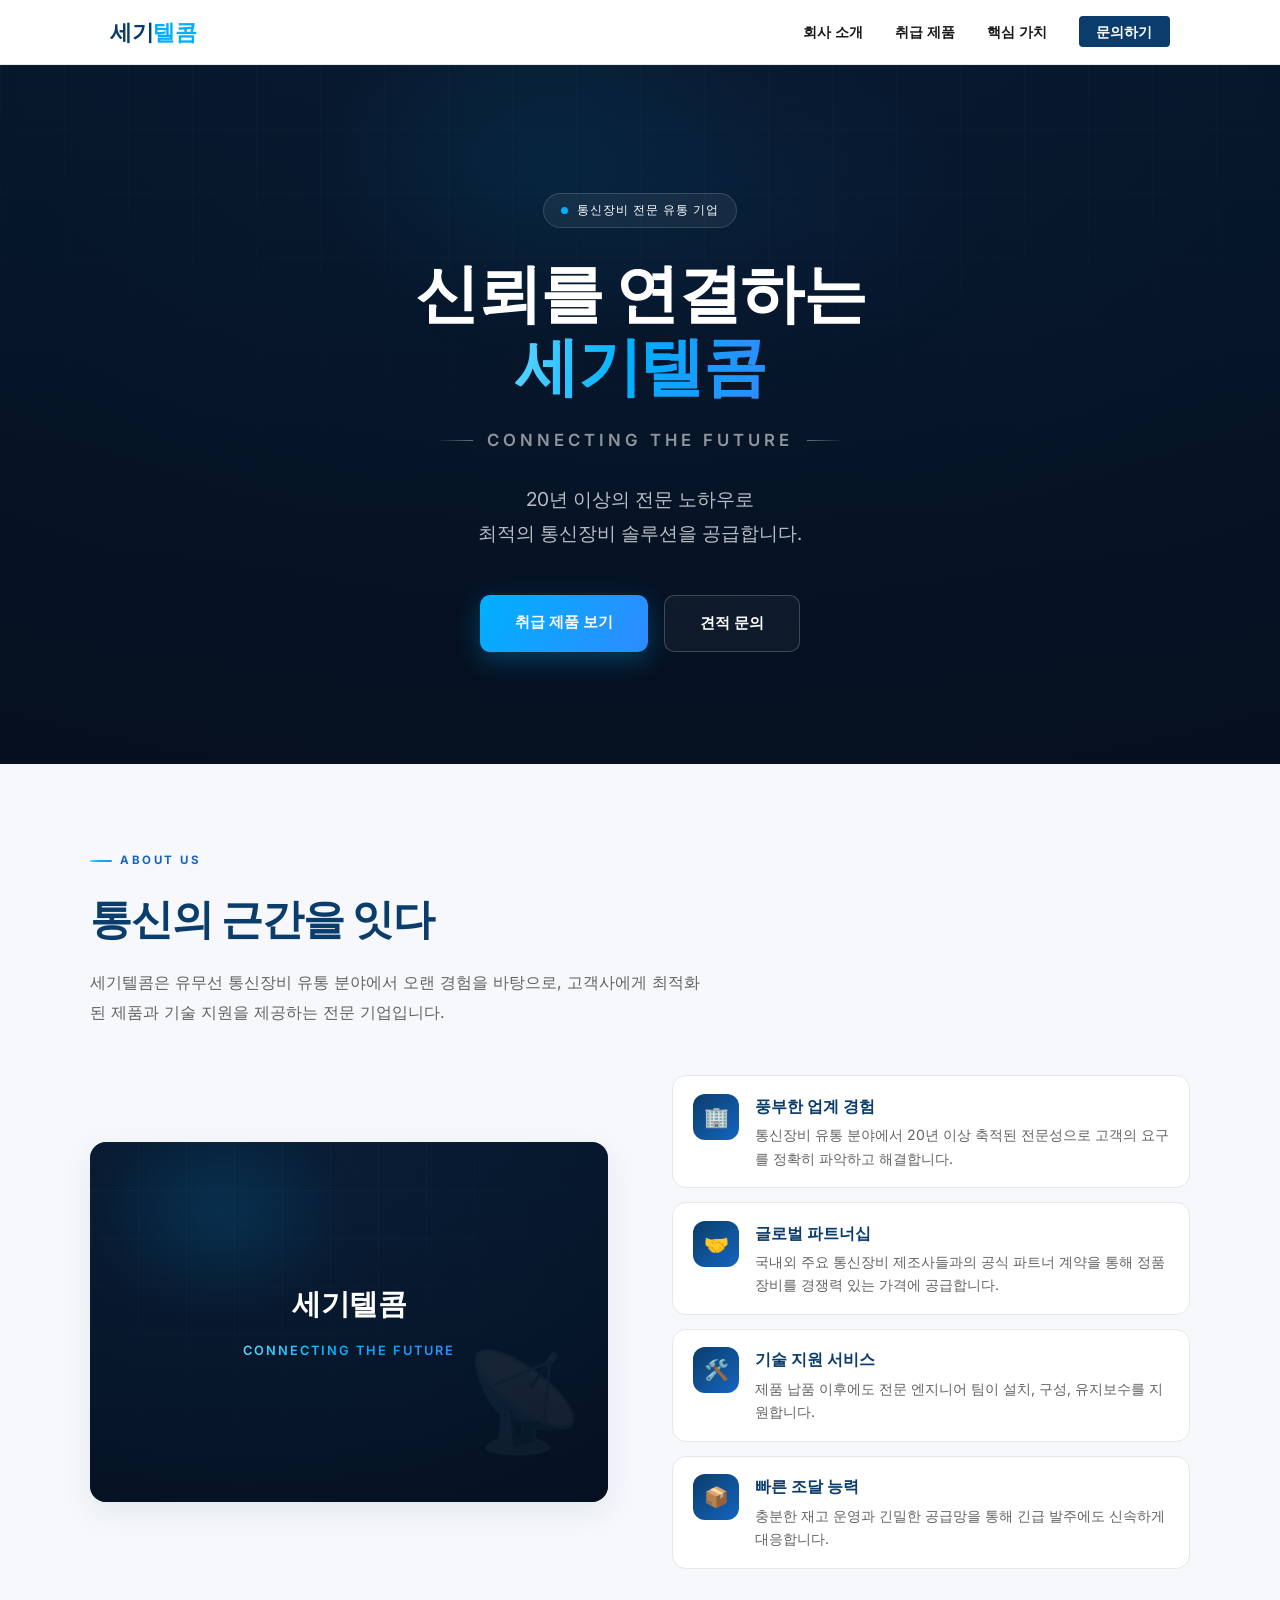
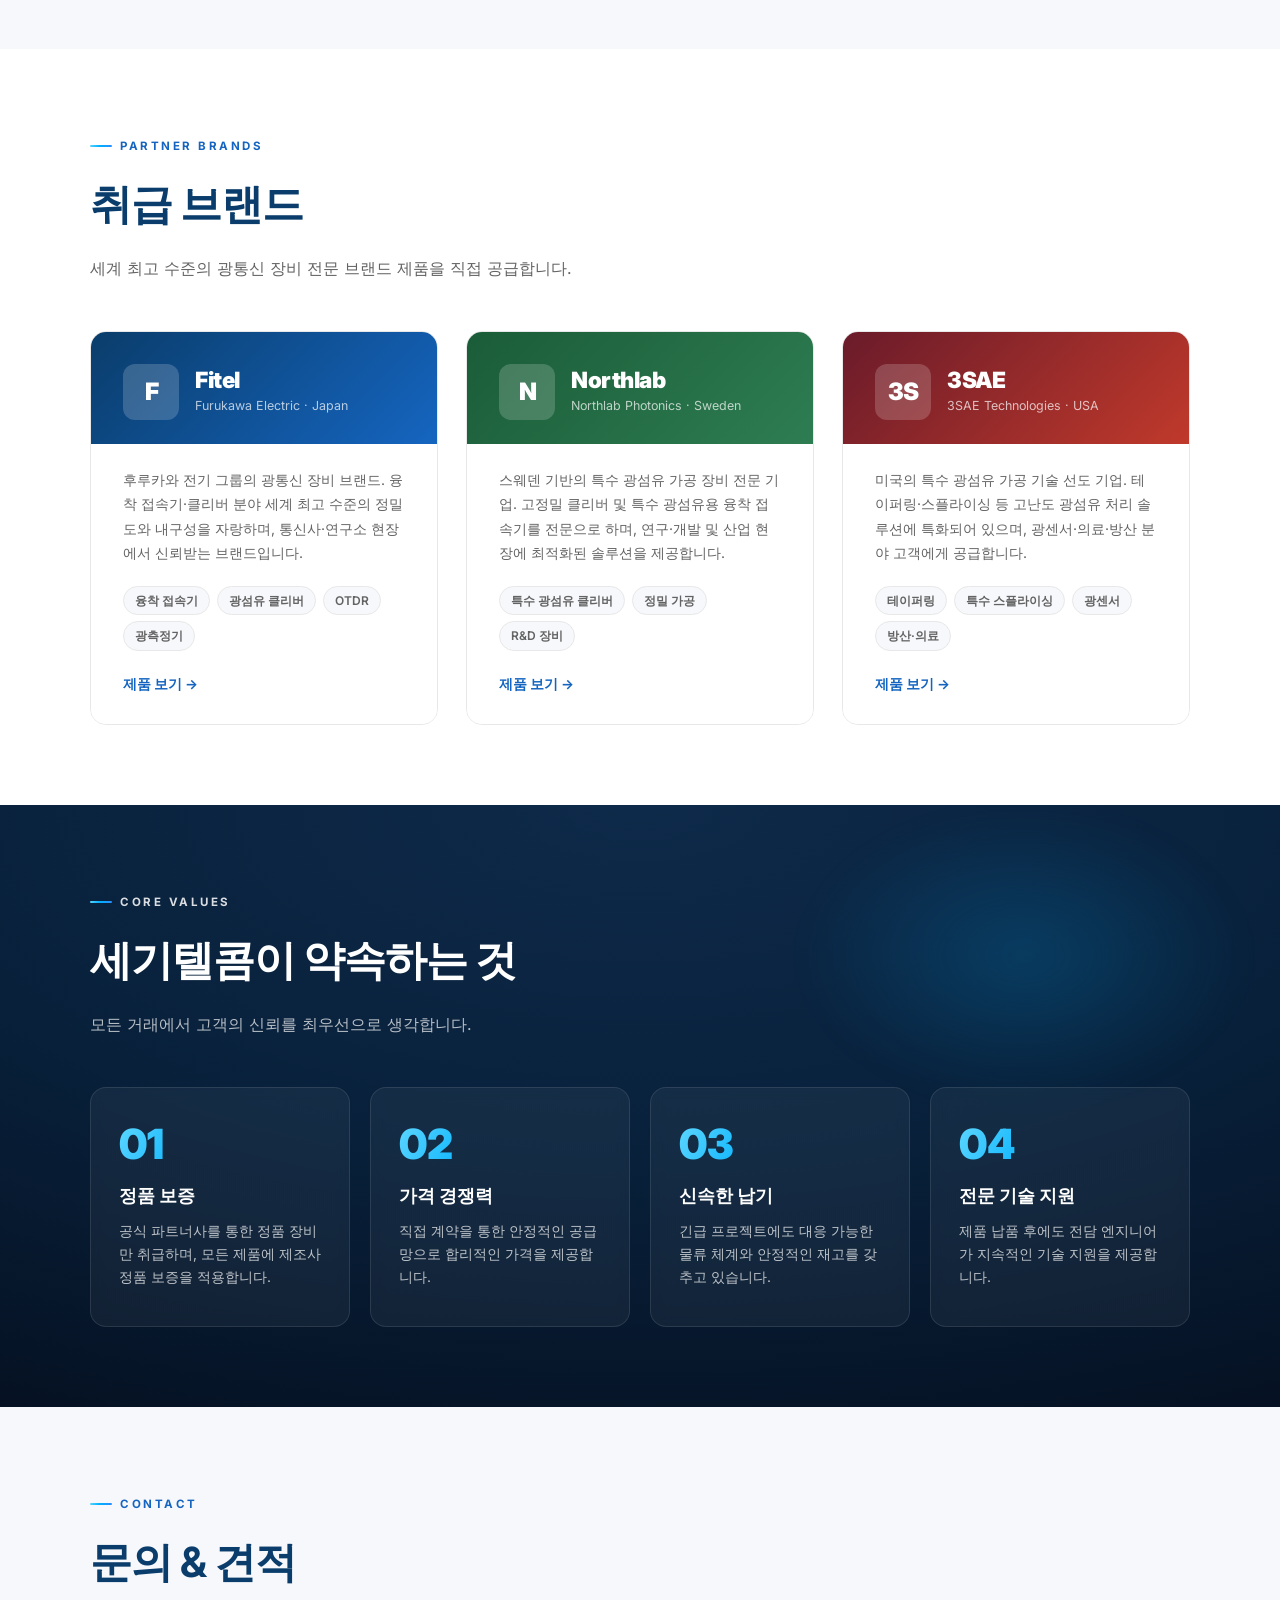
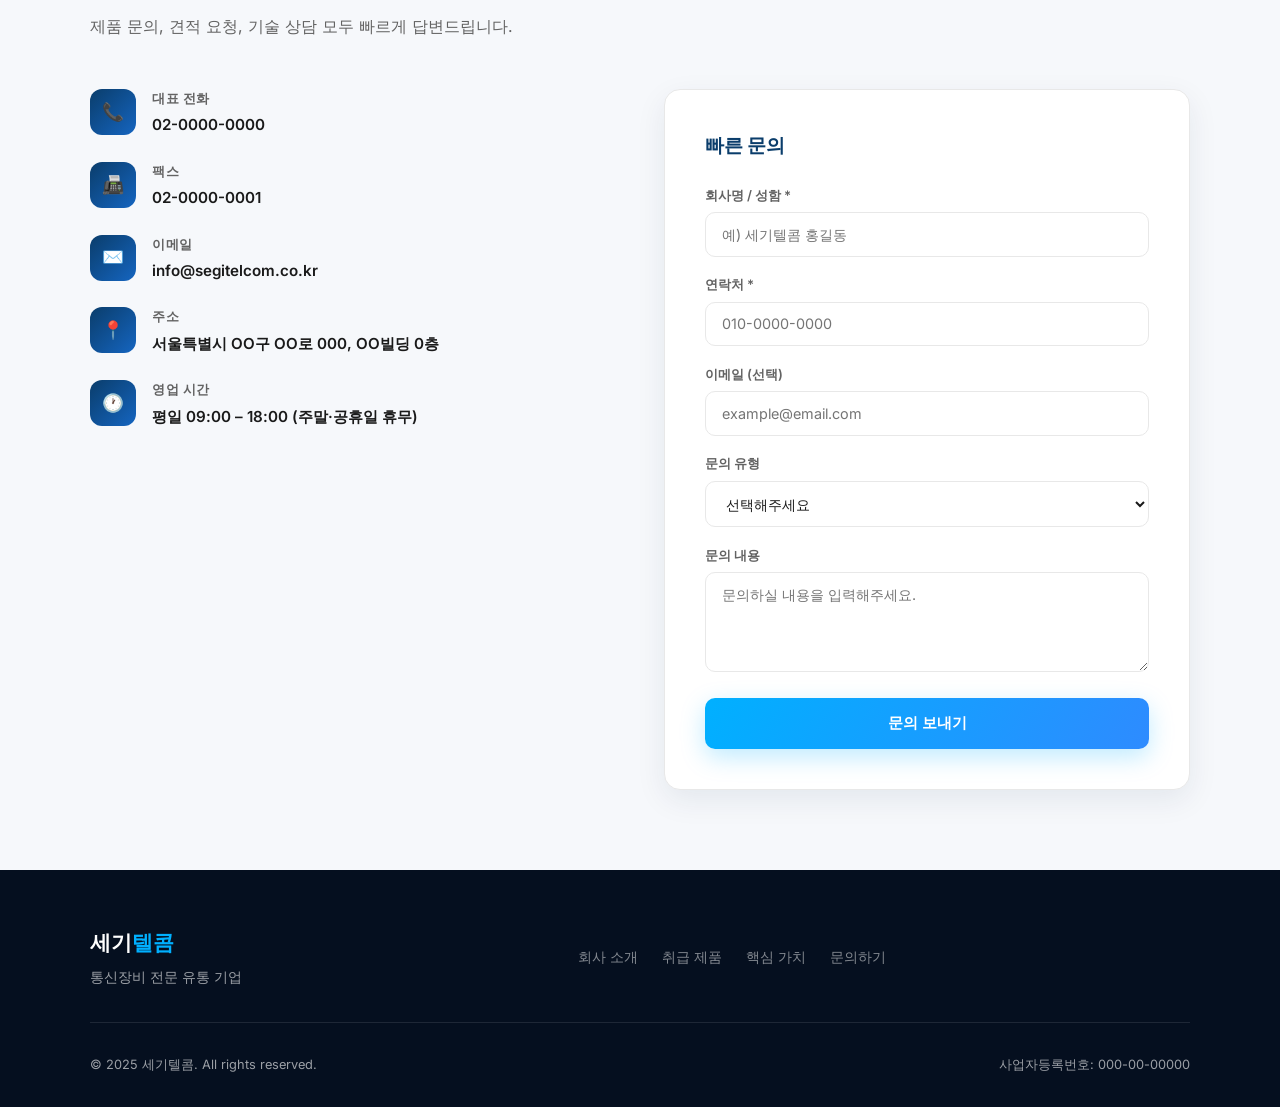
==== commit fb8e0490: "feat: about 비주얼 영역에 유튜브 배경 영상 추가 - 안테나 그라데이션 카드를 유튜브 영상 배경으로 교체 - aspect-ratio 기반 cover로 카드 영역 전체를 덮" ====
--- a/index.html
+++ b/index.html
@@ -415,6 +415,32 @@
       mask-image: radial-gradient(100% 100% at 30% 20%, #000 30%, transparent 75%);
       -webkit-mask-image: radial-gradient(100% 100% at 30% 20%, #000 30%, transparent 75%);
     }
+    /* about 비주얼 유튜브 배경 영상 */
+    .about-video {
+      position: absolute;
+      inset: 0;
+      z-index: 0;
+      overflow: hidden;
+      border-radius: var(--radius);
+      pointer-events: none;
+    }
+    .about-video iframe {
+      position: absolute;
+      top: 50%;
+      left: 50%;
+      transform: translate(-50%, -50%);
+      width: max(100%, 640px);   /* 컨테이너를 항상 덮도록 */
+      aspect-ratio: 16 / 9;
+      height: auto;
+      border: 0;
+    }
+    .about-video-overlay {
+      position: absolute;
+      inset: 0;
+      z-index: 1;
+      background: linear-gradient(180deg, rgba(5,15,31,0.42) 0%, rgba(5,15,31,0.72) 100%);
+      pointer-events: none;
+    }
     .about-icon {
       font-size: 6rem;
       opacity: 0.18;
@@ -423,7 +449,7 @@
     }
     .about-tagline {
       position: relative;
-      z-index: 1;
+      z-index: 2;
       text-align: center;
       color: var(--white);
       padding: 2rem;
@@ -817,6 +843,14 @@
       </p>
       <div class="about-grid">
         <div class="about-visual">
+          <div class="about-video">
+            <iframe
+              src="https://www.youtube.com/embed/4W2kmJSZ07Y?autoplay=1&mute=1&controls=0&loop=1&playlist=4W2kmJSZ07Y&playsinline=1&modestbranding=1&rel=0&disablekb=1&iv_load_policy=3"
+              title="세기텔콤 소개 영상"
+              allow="autoplay; encrypted-media"
+              frameborder="0"></iframe>
+          </div>
+          <div class="about-video-overlay"></div>
           <span class="about-icon">📡</span>
           <div class="about-tagline">
             <strong>세기텔콤</strong>
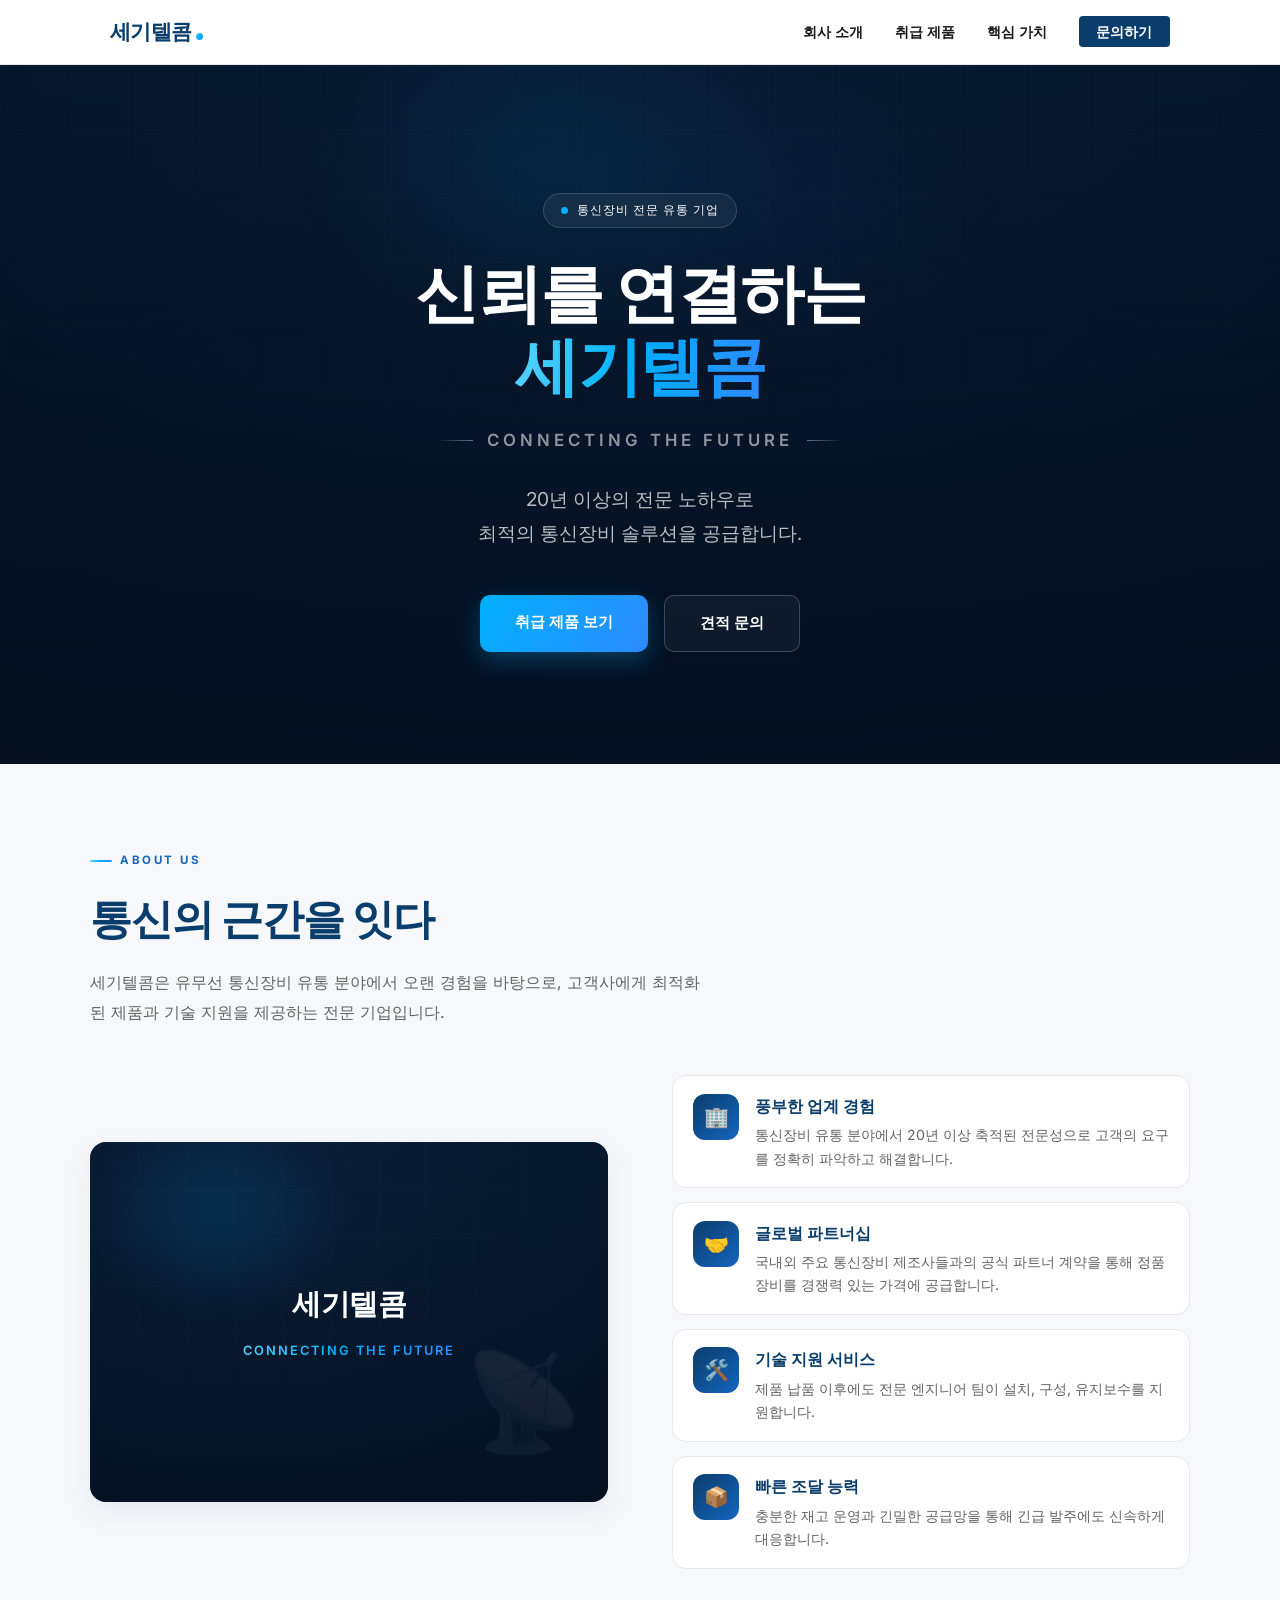
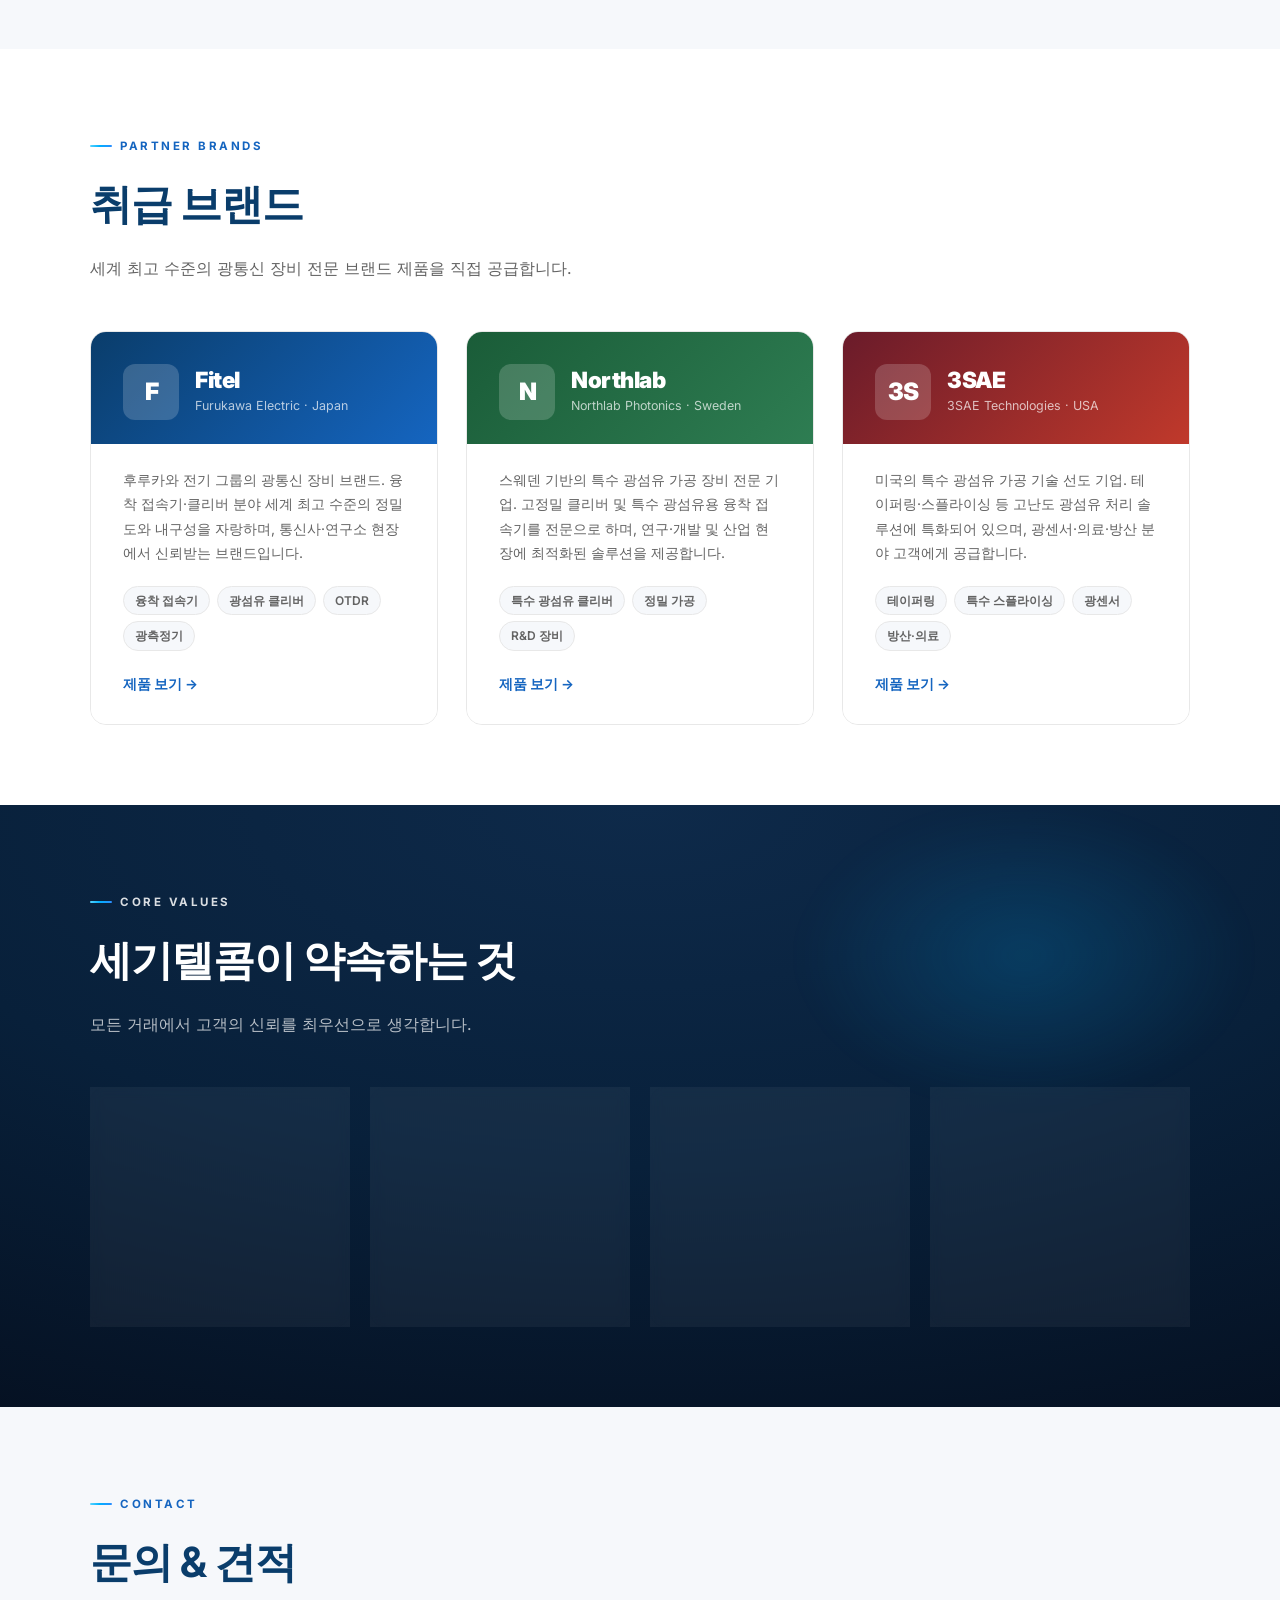
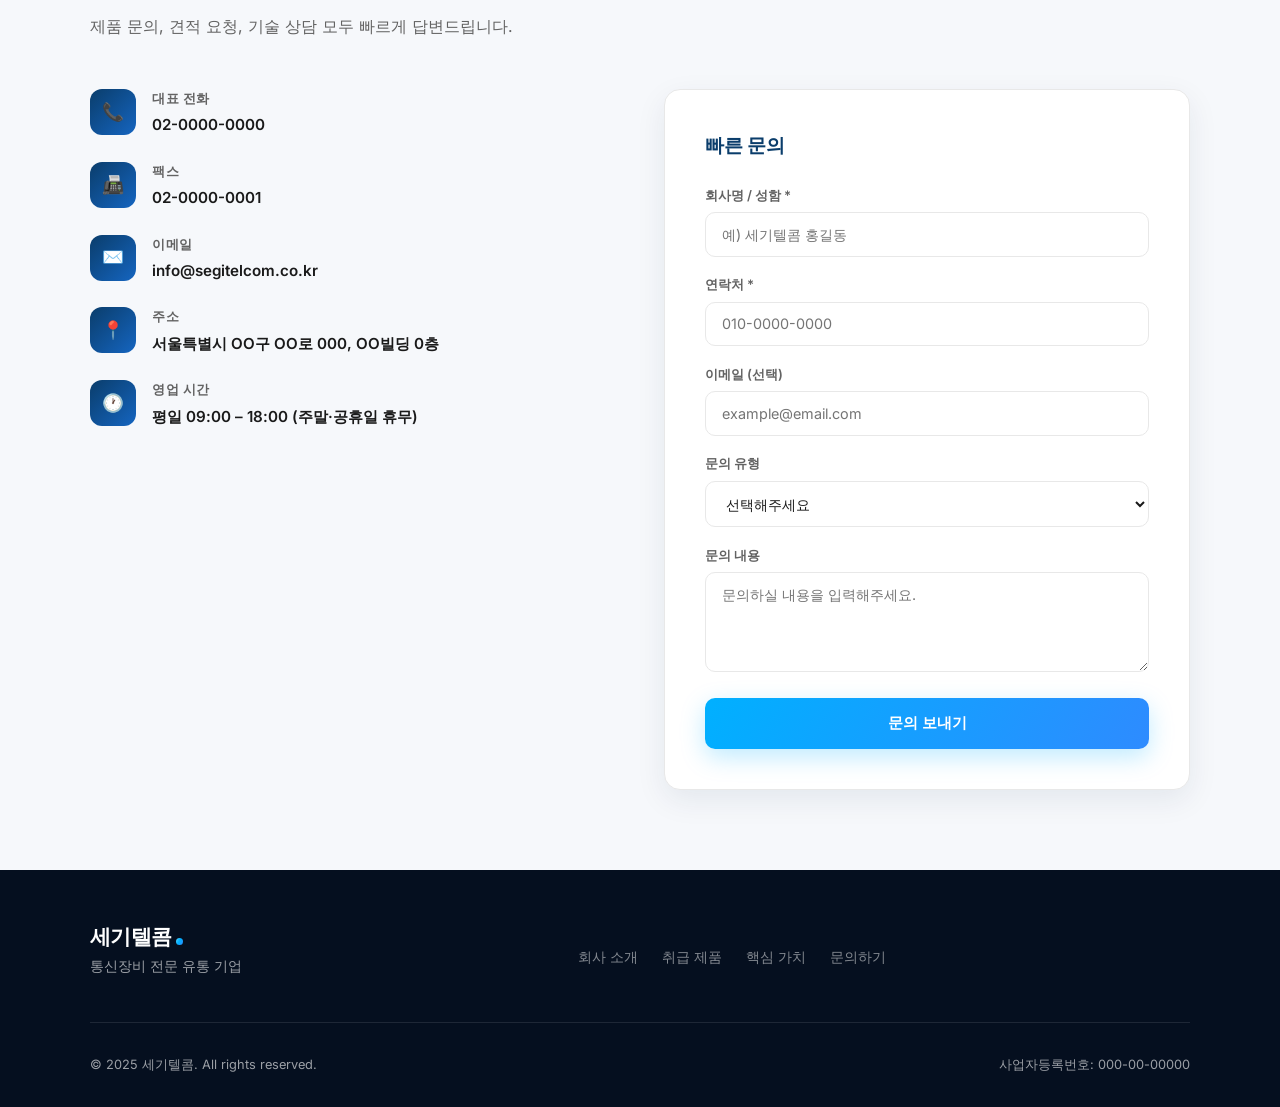
==== commit fe12392e: "design: 로고를 미니멀 한글 워드마크로 정제 - 두 톤(텔콤만 형광 시안)을 단일 톤으로 통일 - 끝에 accent 그라데이션 도트 하나만 포인트로 추가 - weight 80" ====
--- a/index.html
+++ b/index.html
@@ -53,13 +53,25 @@
     }
 
     .logo {
-      font-size: 1.35rem;
-      font-weight: 800;
+      display: inline-flex;
+      align-items: flex-end;
+      font-size: 1.34rem;
+      font-weight: 700;
       color: var(--primary);
-      letter-spacing: -0.5px;
+      letter-spacing: -0.6px;
+      line-height: 1;
       text-decoration: none;
     }
-    .logo span { color: var(--accent); }
+    .logo-dot {
+      width: 7px;
+      height: 7px;
+      border-radius: 50%;
+      background: var(--accent-grad);
+      margin-left: 4px;
+      margin-bottom: 3px;
+      transition: transform 0.2s ease;
+    }
+    .logo:hover .logo-dot { transform: scale(1.25); }
 
     .nav-links {
       display: flex;
@@ -725,8 +737,7 @@
       padding-bottom: 2rem;
       border-bottom: 1px solid rgba(255,255,255,0.1);
     }
-    .footer-logo { font-size: 1.3rem; font-weight: 800; color: var(--white); margin-bottom: 0.5rem; }
-    .footer-logo span { color: var(--accent); }
+    .footer-logo { display: inline-flex; align-items: flex-end; font-size: 1.3rem; font-weight: 700; color: var(--white); margin-bottom: 0.5rem; line-height: 1; letter-spacing: -0.6px; }
     .footer-tagline { font-size: 0.85rem; }
     .footer-links { display: flex; gap: 1.5rem; flex-wrap: wrap; }
     .footer-links a {
@@ -788,7 +799,7 @@
   <!-- 내비게이션 -->
   <header>
     <nav>
-      <a class="logo" href="#hero">세기<span>텔콤</span></a>
+      <a class="logo" href="#hero">세기텔콤<i class="logo-dot"></i></a>
       <ul class="nav-links">
         <li><a href="#about">회사 소개</a></li>
         <li><a href="products.html">취급 제품</a></li>
@@ -1082,7 +1093,7 @@
     <div class="footer-inner">
       <div class="footer-top">
         <div>
-          <div class="footer-logo">세기<span>텔콤</span></div>
+          <div class="footer-logo">세기텔콤<i class="logo-dot"></i></div>
           <div class="footer-tagline">통신장비 전문 유통 기업</div>
         </div>
         <nav class="footer-links">
